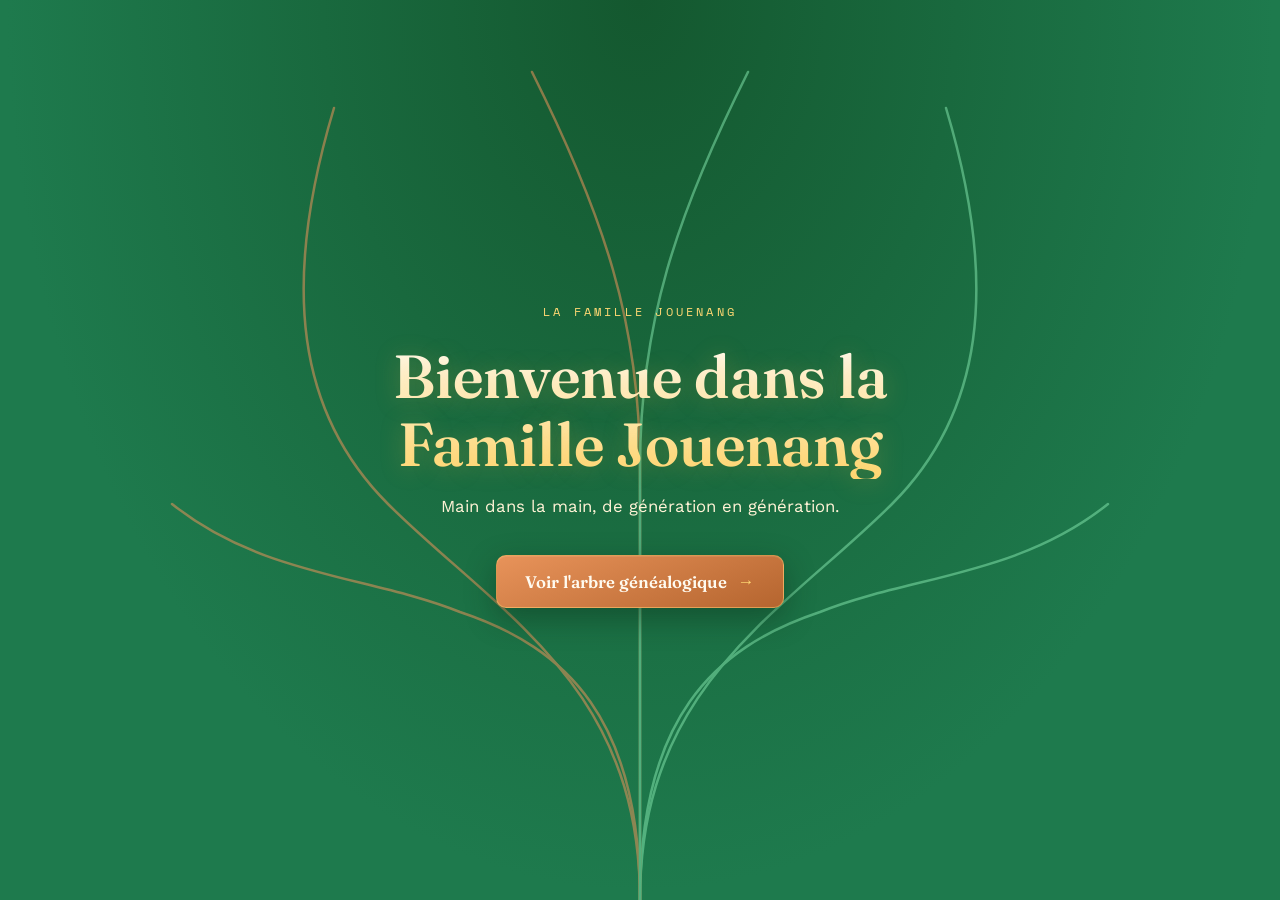
==== index.html @ 9401d01e "Add files via upload" ====
<!DOCTYPE html>
<html lang="fr">
<head>
<meta charset="UTF-8">
<meta name="viewport" content="width=device-width, initial-scale=1.0">
<title>La Famille Jouenang</title>
<meta name="description" content="Site de la famille Jouenang — arbre généalogique.">

<link rel="preconnect" href="https://fonts.googleapis.com">
<link rel="preconnect" href="https://fonts.gstatic.com" crossorigin>
<link href="https://fonts.googleapis.com/css2?family=Fraunces:opsz,wght@9..144,500;9..144,600;9..144,700&family=Work+Sans:wght@400;500;600&family=Space+Mono:wght@400;700&display=swap" rel="stylesheet">

<link rel="stylesheet" href="style.css">
</head>
<body>

<div id="app"></div>

<script src="data.js"></script>
<script src="app.js"></script>
</body>
</html>
---- style.css ----
/* ==========================================================
   FAILLE JOUENANG — styles
   Palette : forêt profonde, bois sculpté, or raphia, ivoire
   ========================================================== */

:root{
  --bg-deep:      #1E7A4D;
  --bg-deep-2:    #14582F;
  --ivory:        #FFFBF0;
  --parchment:    #FFF3D6;
  --parchment-2:  #F4E3B8;
  --gold:         #F4B942;
  --gold-light:   #FFD873;
  --wood:         #B5652F;
  --wood-light:   #E8935A;
  --sage:         #2E9B63;
  --sage-light:   #7FE0A8;
  --ink:          #16311F;
  --shadow:       rgba(9, 41, 23, 0.4);

  --font-display: "Fraunces", "Iowan Old Style", serif;
  --font-body:    "Work Sans", "Segoe UI", sans-serif;
  --font-label:   "Space Mono", monospace;
}

*{ box-sizing: border-box; }

html{ scroll-behavior: smooth; }

body{
  margin: 0;
  min-height: 100vh;
  background: radial-gradient(ellipse at top, var(--bg-deep-2), var(--bg-deep) 70%);
  color: var(--ivory);
  font-family: var(--font-body);
  -webkit-font-smoothing: antialiased;
}

a{ color: inherit; text-decoration: none; }

button{ font-family: inherit; }

:focus-visible{
  outline: 3px solid var(--gold-light);
  outline-offset: 3px;
  border-radius: 4px;
}

@media (prefers-reduced-motion: reduce){
  *{ animation-duration: 0.001ms !important; animation-iteration-count: 1 !important; transition-duration: 0.001ms !important; }
}

.hidden{ display: none !important; }

/* ---------------------------------------------------------
   Barre d'en-tête (pages arbre / personne)
   --------------------------------------------------------- */
.site-header{
  display: flex;
  align-items: center;
  justify-content: space-between;
  gap: 1rem;
  padding: 1.1rem 1.5rem;
  background: linear-gradient(180deg, rgba(20,88,47,0.96), rgba(20,88,47,0.86));
  border-bottom: 1px solid rgba(244,185,66,0.3);
  position: sticky;
  top: 0;
  z-index: 20;
  backdrop-filter: blur(6px);
}

.site-header .brand{
  font-family: var(--font-label);
  font-size: 0.72rem;
  letter-spacing: 0.16em;
  text-transform: uppercase;
  color: var(--gold-light);
}

.back-link{
  display: inline-flex;
  align-items: center;
  gap: 0.4rem;
  font-family: var(--font-label);
  font-size: 0.75rem;
  letter-spacing: 0.06em;
  text-transform: uppercase;
  color: var(--parchment);
  padding: 0.5rem 0.9rem;
  border: 1px solid rgba(255,243,214,0.35);
  border-radius: 999px;
  transition: border-color 0.2s ease, color 0.2s ease, transform 0.2s ease;
}
.back-link:hover{
  border-color: var(--gold-light);
  color: var(--gold-light);
  transform: translateX(-2px);
}

/* ---------------------------------------------------------
   PAGE D'ACCUEIL
   --------------------------------------------------------- */
.welcome{
  position: relative;
  min-height: 100vh;
  display: flex;
  align-items: center;
  justify-content: center;
  overflow: hidden;
  padding: 2rem 1.25rem;
  text-align: center;
}

.welcome-roots{
  position: absolute;
  inset: 0;
  width: 100%;
  height: 100%;
  opacity: 0.55;
  pointer-events: none;
}
.welcome-roots path{
  fill: none;
  stroke: var(--wood-light);
  stroke-width: 1.4;
  stroke-linecap: round;
  stroke-dasharray: 600;
  stroke-dashoffset: 600;
  animation: grow 3.4s ease-out forwards;
}
.welcome-roots path.sage{ stroke: var(--sage-light); }
.welcome-roots path:nth-child(2){ animation-delay: .15s; }
.welcome-roots path:nth-child(3){ animation-delay: .3s; }
.welcome-roots path:nth-child(4){ animation-delay: .45s; }
.welcome-roots path:nth-child(5){ animation-delay: .6s; }
.welcome-roots path:nth-child(6){ animation-delay: .75s; }

@keyframes grow{
  to{ stroke-dashoffset: 0; }
}

.welcome-content{
  position: relative;
  z-index: 2;
  max-width: 640px;
}

.welcome-eyebrow{
  display: inline-block;
  font-family: var(--font-label);
  font-size: 0.72rem;
  letter-spacing: 0.28em;
  text-transform: uppercase;
  color: var(--gold-light);
  margin-bottom: 1.4rem;
  opacity: 0;
  animation: fade-up 0.8s ease-out 0.3s forwards;
}

.welcome-title{
  font-family: var(--font-display);
  font-weight: 600;
  font-size: clamp(2.2rem, 6vw, 3.8rem);
  line-height: 1.12;
  margin: 0 0 1.1rem;
  background: linear-gradient(180deg, var(--ivory) 0%, var(--gold-light) 100%);
  -webkit-background-clip: text;
  background-clip: text;
  color: transparent;
  text-shadow: 0 2px 24px rgba(244,185,66,0.25);
  opacity: 0;
  animation: fade-up 0.9s ease-out 0.5s forwards;
}

.welcome-subtitle{
  font-size: 1.05rem;
  color: var(--parchment);
  margin: 0 0 2.4rem;
  opacity: 0;
  animation: fade-up 0.9s ease-out 0.7s forwards;
}

@keyframes fade-up{
  from{ opacity: 0; transform: translateY(14px); }
  to{ opacity: 1; transform: translateY(0); }
}

.plaque-link{
  display: inline-flex;
  align-items: center;
  gap: 0.65rem;
  padding: 0.95rem 1.8rem;
  background: linear-gradient(160deg, var(--wood-light), var(--wood));
  border: 1px solid rgba(255,216,115,0.4);
  border-radius: 10px;
  color: var(--ivory);
  font-family: var(--font-display);
  font-weight: 600;
  font-size: 1.05rem;
  box-shadow: 0 10px 30px var(--shadow), inset 0 1px 0 rgba(255,255,255,0.08);
  transition: transform 0.25s ease, box-shadow 0.25s ease, border-color 0.25s ease;
  opacity: 0;
  animation: fade-up 0.9s ease-out 0.9s forwards;
}
.plaque-link:hover{
  transform: translateY(-3px);
  box-shadow: 0 16px 38px var(--shadow), inset 0 1px 0 rgba(255,255,255,0.12);
  border-color: var(--gold-light);
}
.plaque-link .arrow{
  transition: transform 0.25s ease;
  color: var(--gold-light);
}
.plaque-link:hover .arrow{ transform: translateX(4px); }

/* ---------------------------------------------------------
   PAGE ARBRE / titre de section
   --------------------------------------------------------- */
.page-heading{
  text-align: center;
  padding: 3rem 1.25rem 1rem;
}
.page-eyebrow{
  font-family: var(--font-label);
  font-size: 0.72rem;
  letter-spacing: 0.24em;
  text-transform: uppercase;
  color: var(--sage-light);
  margin-bottom: 0.6rem;
}
.page-title{
  font-family: var(--font-display);
  font-weight: 600;
  font-size: clamp(1.7rem, 4.2vw, 2.6rem);
  color: var(--ivory);
  margin: 0;
}

.breadcrumb{
  display: flex;
  flex-wrap: wrap;
  justify-content: center;
  gap: 0.4rem;
  font-family: var(--font-label);
  font-size: 0.78rem;
  color: var(--parchment-2);
  padding: 0 1.25rem 0.5rem;
}
.breadcrumb a{
  color: var(--gold-light);
  border-bottom: 1px dotted rgba(255,216,115,0.5);
}
.breadcrumb a:hover{ color: var(--ivory); }
.breadcrumb .sep{ opacity: 0.5; }
.breadcrumb .current{ color: var(--ivory); }

/* ---------------------------------------------------------
   ARBRE (structure en liste imbriquée)
   --------------------------------------------------------- */
.tree-scroll{
  overflow-x: auto;
  padding: 1rem 1.25rem 4rem;
  -webkit-overflow-scrolling: touch;
}

.scroll-hint{
  display: none;
  text-align: center;
  font-family: var(--font-label);
  font-size: 0.7rem;
  letter-spacing: 0.1em;
  text-transform: uppercase;
  color: var(--sage-light);
  padding-bottom: 1rem;
}

.tree, .tree ul{
  display: flex;
  list-style: none;
  margin: 0;
  padding: 0;
}
.tree{
  justify-content: center;
  min-width: max-content;
}
.tree ul.row{
  justify-content: center;
  gap: 0.5rem;
}
.tree li{
  display: flex;
  flex-direction: column;
  align-items: center;
}
.tree ul.row > li{
  flex: 1 1 0;
  min-width: 108px;
  display: flex;
  align-items: flex-start;
  justify-content: center;
}
.tree ul.row > li > .node-col{
  display: flex;
  flex-direction: column;
  align-items: center;
  width: 100%;
}

.branch{
  display: flex;
  flex-direction: column;
  align-items: stretch;
  width: 100%;
}
.connector{
  display: block;
  width: 100%;
  height: 40px;
  color: var(--wood-light);
  overflow: visible;
}
.connector.unions-connector{ color: var(--gold); }

/* ---------------------------------------------------------
   CARTES / NŒUDS
   --------------------------------------------------------- */
.node-link{
  display: flex;
  flex-direction: column;
  align-items: center;
  gap: 0.5rem;
  padding: 0.6rem 0.5rem 0.9rem;
  border-radius: 14px;
  transition: transform 0.22s ease, background 0.22s ease;
}
.node-link:hover, .node-link:focus-visible{
  background: rgba(255,243,214,0.06);
  transform: translateY(-3px);
}

.avatar{
  position: relative;
  display: flex;
  align-items: center;
  justify-content: center;
  width: 78px;
  height: 78px;
  border-radius: 50%;
  overflow: hidden;
  background: var(--bg-deep-2);
  box-shadow: 0 6px 18px var(--shadow);
}
.avatar img{
  width: 100%;
  height: 100%;
  object-fit: cover;
}
.avatar-fallback{
  width: 100%;
  height: 100%;
  display: flex;
  align-items: center;
  justify-content: center;
  font-family: var(--font-display);
  font-weight: 600;
  font-size: 1.4rem;
  color: var(--ink);
  background: var(--avatar-color, var(--gold));
}

.node.ancestor .avatar{
  width: 108px;
  height: 108px;
  border: 3px solid var(--gold);
  box-shadow: 0 0 0 5px rgba(244,185,66,0.16), 0 10px 26px var(--shadow);
}
.node.spouse .avatar{
  width: 88px;
  height: 88px;
  border: 3px solid var(--sage-light);
}
.node.child .avatar{
  width: 72px;
  height: 72px;
  border: 2px solid var(--wood-light);
}
.node.focus .avatar{
  border-color: var(--gold-light);
  box-shadow: 0 0 0 6px rgba(255,216,115,0.22), 0 10px 26px var(--shadow);
}

.node-role{
  font-family: var(--font-label);
  font-size: 0.62rem;
  letter-spacing: 0.14em;
  text-transform: uppercase;
  color: var(--sage-light);
}
.node.ancestor .node-role{ color: var(--gold-light); }

.node-name{
  font-family: var(--font-display);
  font-weight: 600;
  font-size: 0.98rem;
  color: var(--ivory);
  text-align: center;
  line-height: 1.2;
}
.node.ancestor .node-name{ font-size: 1.2rem; }

.more-badge{
  display: inline-flex;
  align-items: center;
  justify-content: center;
  width: 16px;
  height: 16px;
  margin-left: 0.3rem;
  border-radius: 50%;
  background: var(--gold);
  color: var(--ink);
  font-family: var(--font-body);
  font-size: 0.65rem;
  font-weight: 700;
  line-height: 1;
  vertical-align: middle;
  transform: translateY(-1px);
}

/* ---------------------------------------------------------
   PAGE PERSONNE — sous-arbre / message vide
   --------------------------------------------------------- */
.focus-wrap{
  display: flex;
  justify-content: center;
  padding: 1.5rem 1.25rem 0;
}

.empty-branch{
  max-width: 420px;
  margin: 2.5rem auto 4rem;
  text-align: center;
  padding: 1.6rem 1.4rem;
  border: 1px dashed rgba(255,243,214,0.3);
  border-radius: 14px;
  color: var(--parchment-2);
  font-size: 0.92rem;
}
.empty-branch strong{ color: var(--gold-light); }

/* ---------------------------------------------------------
   Pied de page
   --------------------------------------------------------- */
.site-footer{
  text-align: center;
  padding: 2rem 1.25rem 3rem;
  font-family: var(--font-label);
  font-size: 0.68rem;
  letter-spacing: 0.08em;
  color: rgba(255,243,214,0.45);
}

/* ---------------------------------------------------------
   Responsive
   --------------------------------------------------------- */
@media (max-width: 720px){
  .scroll-hint{ display: block; }
  .tree ul.row > li{ min-width: 92px; }
  .avatar{ width: 64px; height: 64px; }
  .node.ancestor .avatar{ width: 92px; height: 92px; }
  .node.spouse .avatar{ width: 76px; height: 76px; }
}
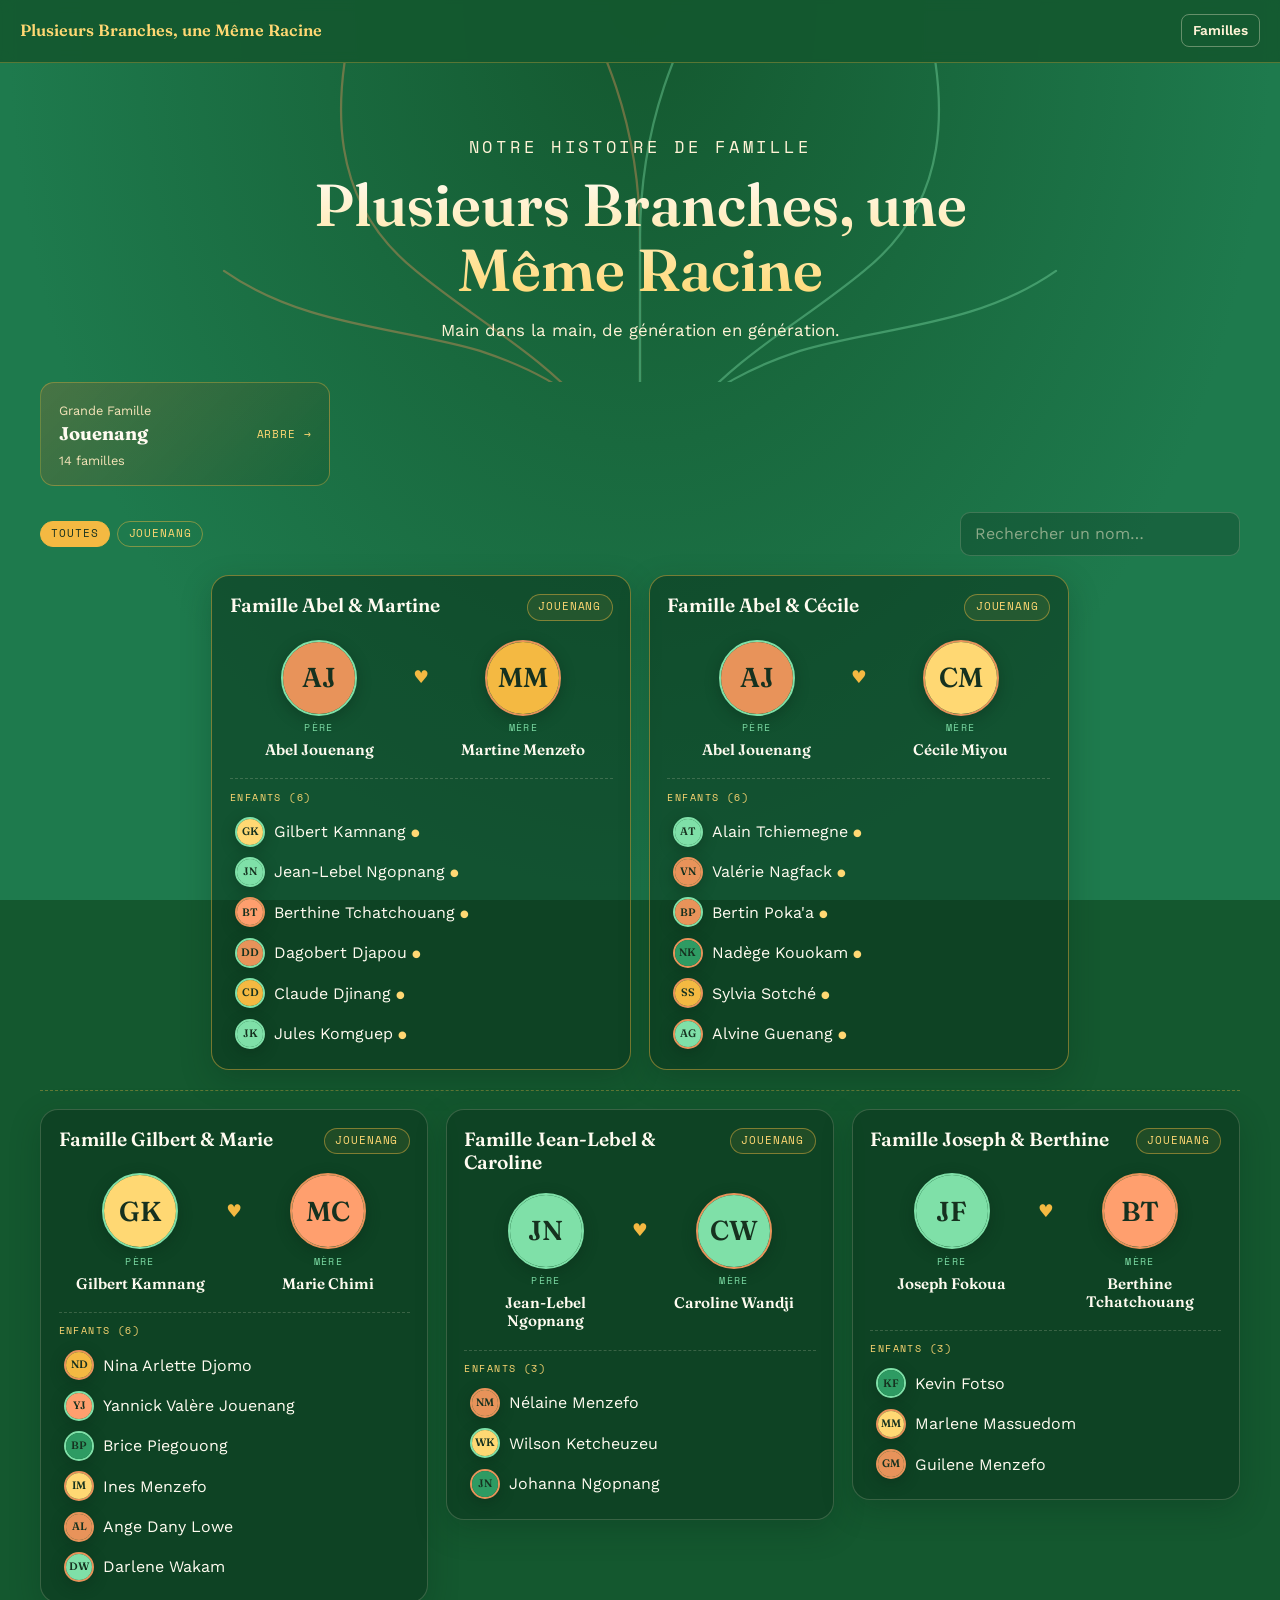
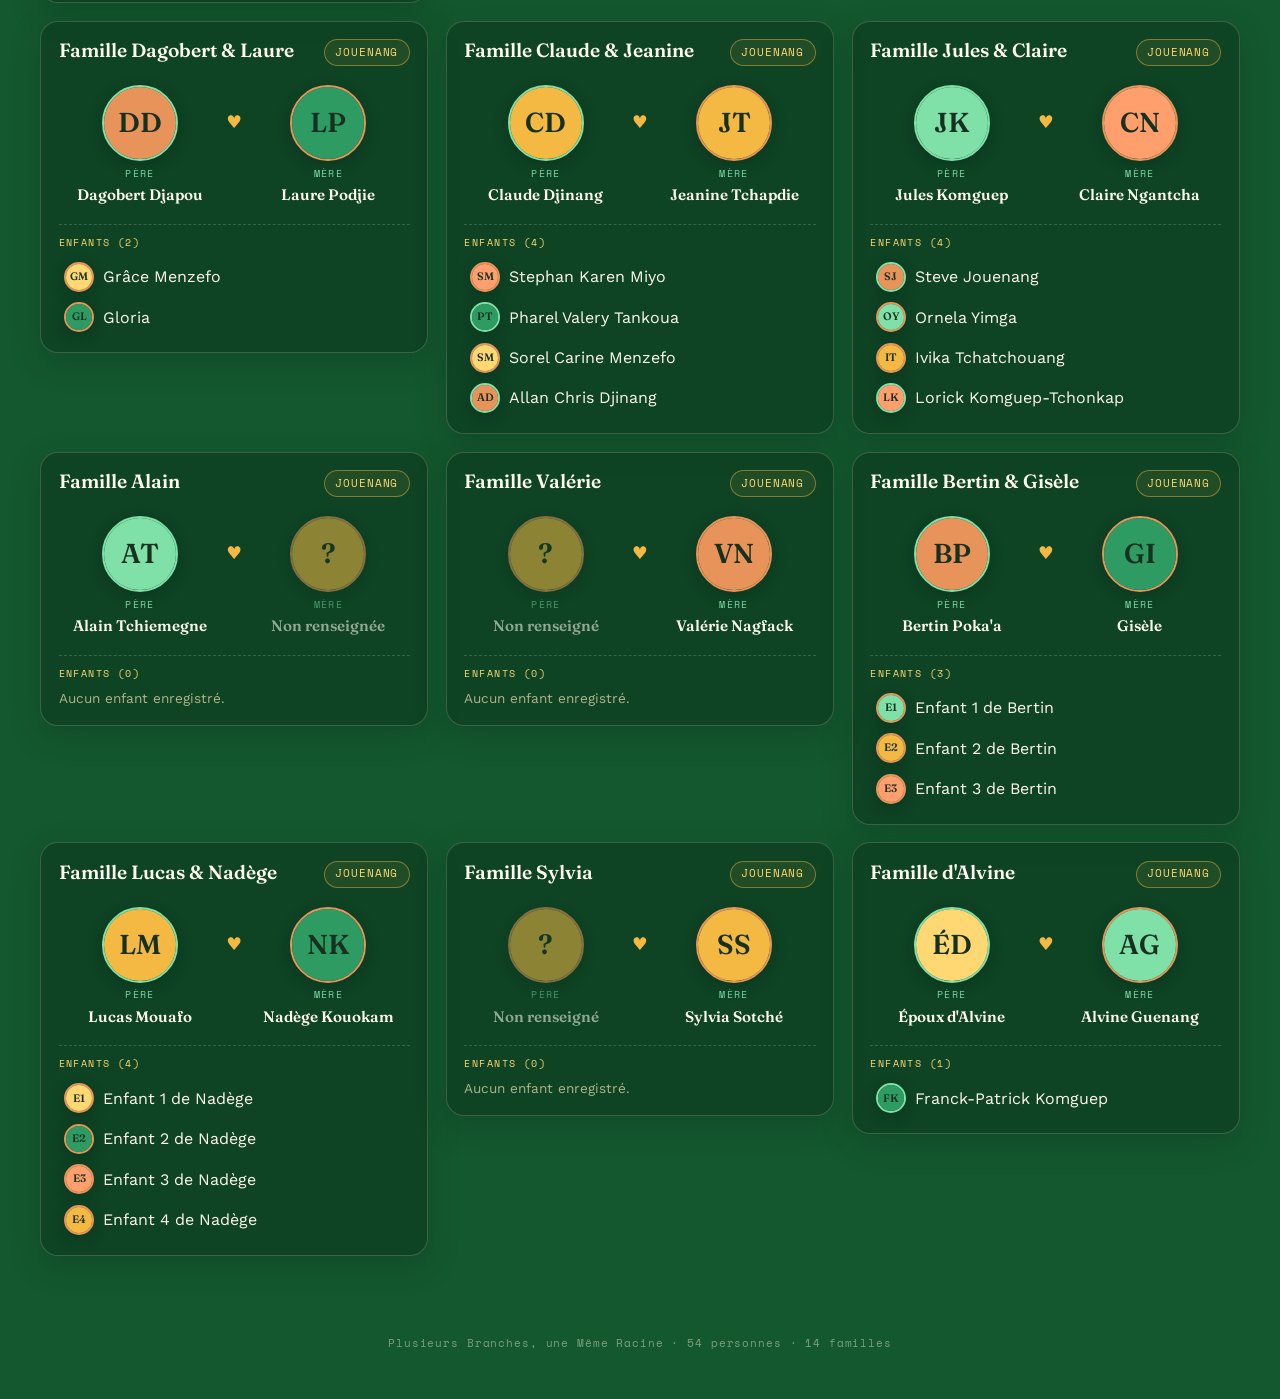
==== commit 0f35e769: "Add files via upload" ====
--- a/index.html
+++ b/index.html
@@ -3,20 +3,1000 @@
 <head>
 <meta charset="UTF-8">
 <meta name="viewport" content="width=device-width, initial-scale=1.0">
-<title>La Famille Jouenang</title>
-<meta name="description" content="Site de la famille Jouenang — arbre généalogique.">
-
+<title>Plusieurs Branches, une Même Racine</title>
+<meta name="description" content="Site familial — familles, fiches et arbres généalogiques.">
 <link rel="preconnect" href="https://fonts.googleapis.com">
 <link rel="preconnect" href="https://fonts.gstatic.com" crossorigin>
 <link href="https://fonts.googleapis.com/css2?family=Fraunces:opsz,wght@9..144,500;9..144,600;9..144,700&family=Work+Sans:wght@400;500;600&family=Space+Mono:wght@400;700&display=swap" rel="stylesheet">
-
-<link rel="stylesheet" href="style.css">
+<style>
+:root{
+  --bg-deep:#1E7A4D; --bg-deep-2:#14582F; --bg-card:rgba(10,52,28,0.55);
+  --ivory:#FFFBF0; --parchment:#FFF3D6; --parchment-2:#F4E3B8;
+  --gold:#F4B942; --gold-light:#FFD873; --wood:#B5652F; --wood-light:#E8935A;
+  --sage:#2E9B63; --sage-light:#7FE0A8; --ink:#16311F; --danger:#FF8A7A;
+  --shadow:rgba(9,41,23,0.4); --line:rgba(255,243,214,0.18);
+  --font-display:"Fraunces","Iowan Old Style",Georgia,serif;
+  --font-body:"Work Sans","Segoe UI",system-ui,sans-serif;
+  --font-label:"Space Mono",ui-monospace,monospace;
+}
+*{box-sizing:border-box}
+html{scroll-behavior:smooth}
+body{margin:0;min-height:100vh;background:radial-gradient(ellipse at top,var(--bg-deep-2),var(--bg-deep) 70%) fixed;background-color:var(--bg-deep-2);color:var(--ivory);font-family:var(--font-body);-webkit-font-smoothing:antialiased;line-height:1.45}
+a{color:inherit;text-decoration:none}
+button,input,select,textarea{font:inherit}
+:focus-visible{outline:3px solid var(--gold-light);outline-offset:3px;border-radius:4px}
+@media (prefers-reduced-motion:reduce){*{animation-duration:.001ms!important;transition-duration:.001ms!important}}
+.hidden{display:none!important}
+
+/* avatars */
+.avatar{position:relative;display:inline-flex;align-items:center;justify-content:center;flex:none;width:var(--sz,64px);height:var(--sz,64px);border-radius:50%;overflow:hidden;background:var(--bg-deep-2);box-shadow:0 4px 14px var(--shadow);border:2px solid var(--ring,var(--wood-light))}
+.avatar img{width:100%;height:100%;object-fit:cover;display:block}
+.avatar .ini{width:100%;height:100%;display:flex;align-items:center;justify-content:center;font-family:var(--font-display);font-weight:600;font-size:calc(var(--sz,64px) * .36);color:var(--ink);background:var(--avatar-color,var(--gold))}
+.avatar.m{--ring:var(--sage-light)} .avatar.f{--ring:var(--wood-light)}
+
+.eyebrow{font-family:var(--font-label);font-size:.72rem;letter-spacing:.22em;text-transform:uppercase;color:var(--sage-light)}
+.chip{display:inline-flex;align-items:center;gap:.35rem;font-family:var(--font-label);font-size:.68rem;letter-spacing:.08em;text-transform:uppercase;padding:.28rem .65rem;border-radius:999px;border:1px solid rgba(244,185,66,.45);color:var(--gold-light);background:rgba(244,185,66,.08);white-space:nowrap}
+a.chip:hover{background:rgba(244,185,66,.2)}
+.btn{display:inline-flex;align-items:center;justify-content:center;gap:.45rem;padding:.6rem 1.1rem;border-radius:10px;border:1px solid rgba(255,216,115,.4);background:linear-gradient(160deg,var(--wood-light),var(--wood));color:var(--ivory);font-weight:600;cursor:pointer;box-shadow:0 6px 18px var(--shadow);transition:transform .2s,border-color .2s}
+.btn:hover{transform:translateY(-2px);border-color:var(--gold-light)}
+.btn.ghost{background:transparent;box-shadow:none;border-color:rgba(255,243,214,.35);color:var(--parchment)}
+.btn.ghost:hover{border-color:var(--gold-light);color:var(--gold-light)}
+.btn.small{padding:.35rem .7rem;font-size:.85rem;border-radius:8px}
+.btn.danger{background:transparent;border-color:rgba(255,138,122,.5);color:var(--danger);box-shadow:none}
+.badge-deduit{font-family:var(--font-label);font-size:.58rem;letter-spacing:.08em;text-transform:uppercase;padding:.08rem .38rem;border-radius:4px;background:rgba(127,224,168,.14);color:var(--sage-light);margin-left:.3rem;vertical-align:middle}
+
+
+/* ---------- En-tête ---------- */
+.site-header{display:flex;align-items:center;justify-content:space-between;gap:1rem;padding:.9rem 1.25rem;background:rgba(20,88,47,.92);border-bottom:1px solid rgba(244,185,66,.3);position:sticky;top:0;z-index:30;backdrop-filter:blur(6px)}
+.site-header .brand{font-family:var(--font-display);font-weight:600;font-size:1.02rem;color:var(--gold-light)}
+.site-header nav{display:flex;gap:.5rem;flex-wrap:wrap}
+.preview-bar{background:var(--gold);color:var(--ink);text-align:center;font-family:var(--font-label);font-size:.75rem;padding:.4rem 1rem}
+
+/* ---------- Accueil ---------- */
+.hero{position:relative;overflow:hidden;text-align:center;padding:4.5rem 1.25rem 2.5rem}
+.hero svg{position:absolute;inset:0;width:100%;height:100%;opacity:.4;pointer-events:none}
+.hero svg path{fill:none;stroke:var(--wood-light);stroke-width:1.4;stroke-linecap:round;stroke-dasharray:700;stroke-dashoffset:700;animation:grow 3.2s ease-out forwards}
+.hero svg path.sage{stroke:var(--sage-light)}
+@keyframes grow{to{stroke-dashoffset:0}}
+.hero-inner{position:relative;max-width:760px;margin:0 auto}
+.hero h1{font-family:var(--font-display);font-weight:600;font-size:clamp(2.1rem,6vw,3.7rem);line-height:1.1;margin:.8rem 0 1rem;background:linear-gradient(180deg,var(--ivory),var(--gold-light));-webkit-background-clip:text;background-clip:text;color:transparent}
+.hero p{color:var(--parchment);font-size:1.05rem;margin:0}
+
+.toolbar{max-width:1240px;margin:0 auto;padding:0 1.25rem 1.2rem;display:flex;flex-wrap:wrap;gap:.8rem;align-items:center;justify-content:space-between}
+.filters{display:flex;flex-wrap:wrap;gap:.45rem}
+.filters button{cursor:pointer;background:transparent}
+.filters button.on{background:var(--gold);color:var(--ink);border-color:var(--gold)}
+.search{flex:0 1 280px;min-width:0;padding:.6rem .9rem;border-radius:10px;border:1px solid var(--line);background:rgba(0,0,0,.18);color:var(--ivory)}
+.search::placeholder{color:rgba(255,243,214,.5)}
+
+.gf-strip{max-width:1240px;margin:0 auto 1.6rem;padding:0 1.25rem;display:grid;grid-template-columns:repeat(auto-fill,minmax(260px,1fr));gap:.8rem}
+.gf-card{display:flex;align-items:center;justify-content:space-between;gap:.8rem;padding:.9rem 1.1rem;border-radius:14px;border:1px solid rgba(244,185,66,.35);background:linear-gradient(135deg,rgba(181,101,47,.28),rgba(20,88,47,.4));transition:transform .2s}
+.gf-card:hover{transform:translateY(-2px);border-color:var(--gold-light)}
+.gf-card strong{font-family:var(--font-display);font-size:1.15rem;display:block}
+.gf-card small{color:var(--parchment-2);font-size:.8rem}
+.gf-card .go{font-family:var(--font-label);font-size:.7rem;color:var(--gold-light);text-transform:uppercase;letter-spacing:.08em;white-space:nowrap}
+
+.grid{max-width:1240px;margin:0 auto;padding:0 1.25rem 3rem}
+.grid-row{display:grid;grid-template-columns:repeat(auto-fill,minmax(290px,1fr));gap:1.1rem;align-items:start}
+.grid-row.roots{grid-template-columns:repeat(2,minmax(0,420px));justify-content:center;margin-bottom:1.1rem;padding-bottom:1.3rem;border-bottom:1px dashed rgba(244,185,66,.35)}
+.grid-row.roots .fcard{border-color:rgba(244,185,66,.45)}
+@media (max-width:700px){.grid-row.roots{grid-template-columns:1fr}}
+.fcard{background:var(--bg-card);border:1px solid var(--line);border-radius:18px;padding:1.1rem 1.1rem 1rem;box-shadow:0 10px 30px rgba(9,41,23,.25);display:flex;flex-direction:column;gap:.9rem;aspect-ratio:auto}
+.fcard-head{display:flex;justify-content:space-between;align-items:flex-start;gap:.6rem}
+.fcard-head h2{font-family:var(--font-display);font-weight:600;font-size:1.2rem;margin:0;line-height:1.2}
+.fcard-head h2 a:hover{color:var(--gold-light)}
+.couple{display:grid;grid-template-columns:1fr auto 1fr;align-items:start;gap:.3rem}
+.couple .heart{color:var(--gold);font-size:1.1rem;margin-top:30px}
+.parent{display:flex;flex-direction:column;align-items:center;text-align:center;gap:.35rem;padding:.3rem;border-radius:12px;transition:background .2s}
+a.parent:hover{background:rgba(255,243,214,.07)}
+.parent .role{font-family:var(--font-label);font-size:.6rem;letter-spacing:.14em;text-transform:uppercase;color:var(--sage-light)}
+.parent .name{font-family:var(--font-display);font-weight:600;font-size:.95rem;line-height:1.2}
+.parent.unknown{opacity:.55}
+.kids{border-top:1px dashed var(--line);padding-top:.7rem}
+.kids h3{margin:0 0 .45rem;font-family:var(--font-label);font-size:.64rem;letter-spacing:.14em;text-transform:uppercase;color:var(--gold-light);font-weight:400}
+.kids ul{list-style:none;margin:0;padding:0;display:flex;flex-direction:column;gap:.15rem}
+.kids li a{display:flex;align-items:center;gap:.55rem;padding:.25rem .35rem;border-radius:8px}
+.kids li a:hover{background:rgba(255,243,214,.07)}
+.kids li .yr{margin-left:auto;font-family:var(--font-label);font-size:.68rem;color:var(--parchment-2);opacity:.75}
+.kids li .plus{font-size:.7rem;color:var(--gold-light)}
+.kids .none{font-size:.85rem;color:var(--parchment-2);opacity:.7;margin:0}
+.empty{max-width:520px;margin:2rem auto 4rem;text-align:center;padding:1.6rem;border:1px dashed rgba(255,243,214,.3);border-radius:14px;color:var(--parchment-2)}
+.empty strong{color:var(--gold-light)}
+
+/* ---------- Titres de page ---------- */
+.page-head{text-align:center;padding:2.6rem 1.25rem 1.2rem}
+.page-head h1{font-family:var(--font-display);font-weight:600;font-size:clamp(1.7rem,4.2vw,2.6rem);margin:.4rem 0 .4rem}
+.page-head p{margin:0;color:var(--parchment-2)}
+.page-head .actions{margin-top:1rem;display:flex;gap:.5rem;justify-content:center;flex-wrap:wrap}
+
+/* ---------- Fiche personne ---------- */
+.person{max-width:1000px;margin:0 auto;padding:2rem 1.25rem 3rem;display:grid;grid-template-columns:300px 1fr;gap:1.5rem;align-items:start}
+.idcard{background:var(--bg-card);border:1px solid var(--line);border-radius:18px;padding:1.6rem 1.3rem;text-align:center;position:sticky;top:80px}
+.idcard h1{font-family:var(--font-display);font-weight:600;font-size:1.6rem;margin:.9rem 0 .2rem;line-height:1.15}
+.idcard dl{text-align:left;margin:1.2rem 0 0;display:grid;grid-template-columns:auto 1fr;gap:.45rem .8rem;font-size:.92rem}
+.idcard dt{font-family:var(--font-label);font-size:.64rem;letter-spacing:.12em;text-transform:uppercase;color:var(--sage-light);padding-top:.2rem}
+.idcard dd{margin:0}
+.idcard dd a{color:var(--gold-light);border-bottom:1px dotted rgba(255,216,115,.5)}
+.rels{display:flex;flex-direction:column;gap:1rem}
+.relgroup{background:var(--bg-card);border:1px solid var(--line);border-radius:16px;padding:1rem 1.1rem}
+.relgroup h2{margin:0 0 .7rem;font-family:var(--font-label);font-weight:400;font-size:.7rem;letter-spacing:.16em;text-transform:uppercase;color:var(--gold-light)}
+.relgroup ul{list-style:none;margin:0;padding:0;display:grid;grid-template-columns:repeat(auto-fill,minmax(210px,1fr));gap:.4rem}
+.relgroup a{display:flex;align-items:center;gap:.6rem;padding:.35rem .45rem;border-radius:10px}
+.relgroup a:hover{background:rgba(255,243,214,.07)}
+.relgroup .who{display:flex;flex-direction:column;min-width:0}
+.relgroup .who b{font-weight:600;font-size:.93rem;overflow:hidden;text-overflow:ellipsis}
+.relgroup .who span{font-size:.78rem;color:var(--sage-light)}
+.legend{font-size:.8rem;color:var(--parchment-2);opacity:.8;margin:0}
+
+/* ---------- Page famille ---------- */
+.family-page{max-width:900px;margin:0 auto;padding:0 1.25rem 3rem}
+.family-page .couple{max-width:520px;margin:0 auto 1.5rem}
+.kid-grid{display:grid;grid-template-columns:repeat(auto-fill,minmax(150px,1fr));gap:.8rem}
+.kid-grid a{display:flex;flex-direction:column;align-items:center;text-align:center;gap:.4rem;padding:.9rem .5rem;border-radius:14px;background:var(--bg-card);border:1px solid var(--line)}
+.kid-grid a:hover{border-color:var(--gold-light)}
+.kid-grid b{font-family:var(--font-display);font-weight:600;font-size:.95rem;line-height:1.2}
+.kid-grid small{font-size:.75rem;color:var(--parchment-2)}
+.section-title{font-family:var(--font-label);font-size:.7rem;letter-spacing:.16em;text-transform:uppercase;color:var(--gold-light);margin:0 0 .8rem;text-align:center}
+
+/* ---------- Arbre ---------- */
+.tree-tools{display:flex;justify-content:center;gap:.4rem;padding:0 1.25rem .8rem;flex-wrap:wrap}
+.tree-wrap{overflow:auto;padding:1rem 1.25rem 3rem;-webkit-overflow-scrolling:touch}
+.tree{display:flex;justify-content:center;min-width:max-content;margin:0 auto}
+.tree ul{position:relative;display:flex;justify-content:center;margin:0;padding:22px 0 0}
+.tree>ul{padding-top:0}
+.tree li{position:relative;list-style:none;display:flex;flex-direction:column;align-items:center;padding:22px 5px 0}
+.tree>ul>li{padding-top:0}
+.tree li::before,.tree li::after{content:"";position:absolute;top:0;right:50%;width:50%;height:22px;border-top:2px solid var(--wood-light)}
+.tree li::after{right:auto;left:50%;border-left:2px solid var(--wood-light)}
+.tree li:only-child::before,.tree li:only-child::after{display:none}
+.tree li:only-child{padding-top:22px}
+.tree>ul>li:only-child{padding-top:0}
+.tree li:only-child>.tnode::before{content:"";position:absolute;top:-22px;left:50%;height:22px;border-left:2px solid var(--wood-light)}
+.tree>ul>li>.tnode::before{display:none}
+.tree li:first-child::before,.tree li:last-child::after{border:0 none}
+.tree li:last-child::before{border-right:2px solid var(--wood-light);border-radius:0 8px 0 0}
+.tree li:first-child::after{border-radius:8px 0 0 0}
+.tree ul ul::before{content:"";position:absolute;top:0;left:50%;height:22px;border-left:2px solid var(--wood-light)}
+.tree ul.unions>li::before,.tree ul.unions>li::after,.tree ul.unions::before{border-color:var(--gold)}
+.tnode{position:relative;display:inline-flex;align-items:flex-start;gap:.2rem;padding:.45rem .5rem;border-radius:14px;background:rgba(10,52,28,.6);border:1px solid var(--line)}
+.tnode .heart{color:var(--gold);align-self:center;font-size:.85rem;padding:0 .1rem}
+.tperson{display:flex;flex-direction:column;align-items:center;gap:.25rem;width:96px;padding:.2rem;border-radius:10px;text-align:center}
+.tperson:hover{background:rgba(255,243,214,.08)}
+.tperson b{font-family:var(--font-display);font-weight:600;font-size:.8rem;line-height:1.15}
+.tperson small{font-family:var(--font-label);font-size:.6rem;color:var(--parchment-2);opacity:.8}
+.tperson.focus{background:rgba(255,216,115,.18);box-shadow:0 0 0 2px var(--gold-light)}
+.tperson.unknown{opacity:.5}
+.toggle{position:absolute;bottom:-11px;left:50%;transform:translateX(-50%);width:22px;height:22px;border-radius:50%;border:1px solid var(--gold);background:var(--bg-deep-2);color:var(--gold-light);font-size:.8rem;line-height:1;cursor:pointer;z-index:2;padding:0}
+li.collapsed>ul{display:none}
+.union-label{font-family:var(--font-label);font-size:.55rem;letter-spacing:.1em;text-transform:uppercase;color:var(--gold-light);display:block;margin-bottom:.1rem}
+
+.site-footer{text-align:center;padding:2rem 1.25rem 3rem;font-family:var(--font-label);font-size:.68rem;letter-spacing:.08em;color:rgba(255,243,214,.45)}
+.site-footer a{border-bottom:1px dotted}
+
+.loadbox{max-width:560px;margin:5rem auto;padding:2rem;text-align:center;background:var(--bg-card);border:1px solid var(--line);border-radius:18px}
+.loadbox h1{font-family:var(--font-display);font-weight:600}
+.loadbox code{background:rgba(0,0,0,.25);padding:.1rem .35rem;border-radius:4px}
+
+@media (max-width:760px){
+  .person{grid-template-columns:1fr}
+  .idcard{position:static}
+  .site-header .brand{font-size:.9rem}
+  .toolbar{flex-direction:column;align-items:stretch}
+  .search{flex:1 1 auto}
+}
+</style>
 </head>
 <body>
-
-<div id="app"></div>
-
-<script src="data.js"></script>
-<script src="app.js"></script>
+<div id="app"><div class="loadbox"><p class="eyebrow">Chargement…</p></div></div>
+
+<script>
+/* ==========================================================
+   MOTEUR DE PARENTÉ — partagé par index.html et admin.html
+   ----------------------------------------------------------
+   Toutes les relations sont ramenées à un "chemin" (u, d) :
+   depuis X, monter de u générations jusqu'à un ancêtre commun,
+   puis descendre de d générations pour atteindre Y.
+     (1,0) parent        (0,1) enfant        (1,1) frère/sœur
+     (2,0) grand-parent  (0,2) petit-enfant  (2,1) oncle/tante
+     (1,2) neveu/nièce   (2,2) cousin(e)     etc.
+   Les déductions composent ces chemins selon des règles sûres
+   (voir composer()). La belle-famille est ensuite calculée à
+   partir des conjoints.
+   ========================================================== */
+var Genea = (function(){
+
+  // "A est <type> de B"  →  chemin de B vers A
+  var REL_TYPES = {
+    "parent":               { label: "Père / Mère",                 u: 1, d: 0 },
+    "enfant":               { label: "Fils / Fille",                u: 0, d: 1 },
+    "fratrie":              { label: "Frère / Sœur",                u: 1, d: 1, sib: true },
+    "grand-parent":         { label: "Grand-père / Grand-mère",     u: 2, d: 0 },
+    "petit-enfant":         { label: "Petit-fils / Petite-fille",   u: 0, d: 2 },
+    "oncle":                { label: "Oncle / Tante",               u: 2, d: 1 },
+    "neveu":                { label: "Neveu / Nièce",               u: 1, d: 2 },
+    "cousin":               { label: "Cousin / Cousine",            u: 2, d: 2 },
+    "grand-oncle":          { label: "Grand-oncle / Grand-tante",   u: 3, d: 1 },
+    "petit-neveu":          { label: "Petit-neveu / Petite-nièce",  u: 1, d: 3 },
+    "arriere-grand-parent": { label: "Arrière-grand-parent",        u: 3, d: 0 },
+    "arriere-petit-enfant": { label: "Arrière-petit-enfant",        u: 0, d: 3 },
+    "conjoint":             { label: "Mari / Épouse",               spouse: true },
+    "beau-frere":           { label: "Beau-frère / Belle-sœur",     direct: ["Beau-frère","Belle-sœur"], inverse: "beau-frere" },
+    "beau-parent":          { label: "Beau-père / Belle-mère",      direct: ["Beau-père","Belle-mère"], inverse: "gendre" },
+    "gendre":               { label: "Gendre / Belle-fille",        direct: ["Gendre","Belle-fille"], inverse: "beau-parent" }
+  };
+
+  var MAX_GEN = 6;
+  var MOIS = ["janvier","février","mars","avril","mai","juin","juillet","août","septembre","octobre","novembre","décembre"];
+
+  function g(sex, m, f){
+    if(sex === "M") return m;
+    if(sex === "F") return f;
+    return m + " / " + f;
+  }
+  function arr(k){ var s = ""; for(var i = 0; i < k; i++) s += "arrière-"; return s; }
+  function cap(s){ return s.charAt(0).toUpperCase() + s.slice(1); }
+
+  // Libellé de Y vu depuis X (chemin u,d), selon le sexe de Y
+  function bloodLabel(u, d, sex, demi){
+    var s;
+    if(d === 0){
+      if(u === 1) s = g(sex, "père", "mère");
+      else if(u === 2) s = g(sex, "grand-père", "grand-mère");
+      else s = arr(u - 2) + g(sex, "grand-père", "grand-mère");
+    }else if(u === 0){
+      if(d === 1) s = g(sex, "fils", "fille");
+      else if(d === 2) s = g(sex, "petit-fils", "petite-fille");
+      else s = arr(d - 2) + g(sex, "petit-fils", "petite-fille");
+    }else if(u === 1 && d === 1){
+      s = (demi ? "demi-" : "") + g(sex, "frère", "sœur");
+    }else if(d === 1){
+      if(u === 2) s = g(sex, "oncle", "tante");
+      else if(u === 3) s = g(sex, "grand-oncle", "grand-tante");
+      else s = arr(u - 3) + g(sex, "grand-oncle", "grand-tante");
+    }else if(u === 1){
+      if(d === 2) s = g(sex, "neveu", "nièce");
+      else if(d === 3) s = g(sex, "petit-neveu", "petite-nièce");
+      else s = arr(d - 3) + g(sex, "petit-neveu", "petite-nièce");
+    }else if(u === d){
+      if(u === 2) s = g(sex, "cousin germain", "cousine germaine");
+      else if(u === 3) s = g(sex, "cousin issu de germain", "cousine issue de germain");
+      else s = g(sex, "cousin", "cousine") + " au " + (u - 1) + "e degré";
+    }else if(u - d === 1){
+      s = g(sex, "oncle", "tante") + " à la mode de Bretagne";
+    }else if(d - u === 1){
+      s = g(sex, "neveu", "nièce") + " à la mode de Bretagne";
+    }else{
+      s = g(sex, "cousin éloigné", "cousine éloignée");
+    }
+    return cap(s);
+  }
+
+  function category(u, d){
+    if(d === 0) return u === 1 ? "parents" : "ancetres";
+    if(u === 0) return d === 1 ? "enfants" : "descendants";
+    if(u === 1 && d === 1) return "fratrie";
+    if(d === 1) return "oncles";
+    if(u === 1) return "neveux";
+    return "cousins";
+  }
+
+  var CATEGORIES = [
+    ["parents", "Parents"], ["conjoints", "Conjoint(s)"], ["fratrie", "Frères & sœurs"],
+    ["enfants", "Enfants"], ["ancetres", "Grands-parents & aïeux"], ["descendants", "Petits-enfants & descendance"],
+    ["oncles", "Oncles & tantes"], ["neveux", "Neveux & nièces"], ["cousins", "Cousins & cousines"],
+    ["alliance", "Belle-famille"]
+  ];
+
+  function slug(str){
+    return String(str || "").normalize("NFD").replace(/[̀-ͯ]/g, "")
+      .toLowerCase().replace(/[^a-z0-9]+/g, "-").replace(/^-+|-+$/g, "") || "x";
+  }
+
+  function fullName(p){
+    if(!p) return "?";
+    return [p.prenom, p.nom].filter(Boolean).join(" ") || "(sans nom)";
+  }
+
+  function birthText(p){
+    if(!p || !p.anneeNaissance) return "";
+    var m = p.moisNaissance ? MOIS[p.moisNaissance - 1] + " " : "";
+    return m + p.anneeNaissance;
+  }
+
+  /* ------------------------------------------------------
+     Construction du modèle
+     ------------------------------------------------------ */
+  function build(data){
+    data = data || {};
+    var personnes = data.personnes || [];
+    var familles = data.familles || [];
+    var grandes = data.grandesFamilles || [];
+    var relations = data.relations || [];
+
+    var P = {}, F = {}, GF = {};
+    personnes.forEach(function(p){ P[p.id] = p; });
+    familles.forEach(function(f){ F[f.id] = f; });
+    grandes.forEach(function(gf){ GF[gf.id] = gf; });
+
+    var parentsOf = {}, childrenOf = {}, spousesOf = {}, adj = {};
+    personnes.forEach(function(p){ parentsOf[p.id] = []; childrenOf[p.id] = []; spousesOf[p.id] = []; adj[p.id] = []; });
+
+    function pushUniq(arr, v){ if(arr.indexOf(v) < 0) arr.push(v); }
+    function addParent(child, parent){
+      if(!P[child] || !P[parent] || child === parent) return;
+      pushUniq(parentsOf[child], parent);
+      pushUniq(childrenOf[parent], child);
+    }
+    function addSpouse(a, b){
+      if(!P[a] || !P[b] || a === b) return;
+      pushUniq(spousesOf[a], b); pushUniq(spousesOf[b], a);
+    }
+    // arête de x vers y : chemin (u,d) de x jusqu'à y
+    function addEdge(x, y, u, d, sib, src){
+      if(!P[x] || !P[y] || x === y) return;
+      adj[x].push({ to: y, u: u, d: d, sib: !!sib, src: src });
+      adj[y].push({ to: x, u: d, d: u, sib: !!sib, src: src });
+    }
+
+    // 1. Structure issue des familles (couple + enfants)
+    familles.forEach(function(f){
+      if(f.pereId && f.mereId) addSpouse(f.pereId, f.mereId);
+    });
+    personnes.forEach(function(p){
+      var f = p.familleId && F[p.familleId];
+      if(!f) return;
+      if(f.pereId) addParent(p.id, f.pereId);
+      if(f.mereId) addParent(p.id, f.mereId);
+    });
+
+    // 2. Relations déclarées
+    var directLabels = {}; // directLabels[a][b] = type (a est <type> de b)
+    relations.forEach(function(r){
+      var t = REL_TYPES[r.type];
+      if(!t || !P[r.a] || !P[r.b] || r.a === r.b) return;
+      if(t.spouse) addSpouse(r.a, r.b);
+      else if(t.direct){
+        (directLabels[r.a] = directLabels[r.a] || {})[r.b] = r.type;
+        if(t.inverse) (directLabels[r.b] = directLabels[r.b] || {})[r.a] = t.inverse;
+      }
+      else if(r.type === "parent") addParent(r.b, r.a);
+      else if(r.type === "enfant") addParent(r.a, r.b);
+      else addEdge(r.b, r.a, t.u, t.d, t.sib, "declare");
+    });
+
+    // 3. Arêtes parent/enfant
+    personnes.forEach(function(p){
+      parentsOf[p.id].forEach(function(par){ addEdge(p.id, par, 1, 0, false, "famille"); });
+    });
+
+    // 4. Frères/sœurs germains implicites (mêmes parents connus)
+    //    → permet d'appliquer aux frères/sœurs les règles de fratrie
+    personnes.forEach(function(p){
+      var pa = parentsOf[p.id];
+      if(!pa.length) return;
+      personnes.forEach(function(q){
+        if(q.id <= p.id) return;
+        var qa = parentsOf[q.id];
+        if(qa.length !== pa.length) return;
+        for(var i = 0; i < pa.length; i++) if(qa.indexOf(pa[i]) < 0) return;
+        addEdge(p.id, q.id, 1, 1, true, "implicite");
+      });
+    });
+
+    /* --------------------------------------------------
+       Recherche des parents par le sang depuis X
+       Règles de composition sûres :
+        - depuis X ou un de ses ancêtres (d = 0), on peut
+          emprunter n'importe quelle relation ;
+        - un frère/une sœur d'un ancêtre partage les mêmes
+          ascendants (état "lat") ;
+        - après être descendu (d ≥ 1), on peut seulement
+          continuer à descendre, ou passer à un frère/sœur.
+       (Le cousin d'un cousin n'est donc pas forcément
+        cousin : il peut venir de l'autre côté de la famille.)
+       -------------------------------------------------- */
+    var bloodCache = {};
+    function blood(x){
+      if(bloodCache[x]) return bloodCache[x];
+      var best = {};
+      var seen = {};
+      var queue = [{ n: x, u: 0, d: 0, lat: false, len: 0, src: null }];
+      seen[x + "|0|0|0"] = 1;
+      while(queue.length){
+        var s = queue.shift();
+        if(s.n !== x){
+          var eu = s.lat ? s.u + 1 : s.u, ed = s.lat ? 1 : s.d;
+          var cur = best[s.n];
+          var score = eu + ed;
+          if(!cur || score < cur.u + cur.d || (score === cur.u + cur.d && s.len < cur.len)){
+            best[s.n] = { u: eu, d: ed, len: s.len, src: s.len === 1 ? s.src : "deduit" };
+          }
+        }
+        var edges = adj[s.n] || [];
+        for(var i = 0; i < edges.length; i++){
+          var e = edges[i], nu, nd, nl = false;
+          if(s.d === 0 && !s.lat){
+            if(e.sib){ nu = s.u; nd = 0; nl = true; }
+            else { nu = s.u + e.u; nd = e.d; }
+          }else if(s.d === 0 && s.lat){
+            if(e.sib){ nu = s.u; nd = 0; nl = true; }
+            else if(e.u >= 1){ nu = s.u + e.u; nd = e.d; }
+            else { nu = s.u + 1; nd = 1 + e.d; }
+          }else{
+            if(e.u === 0){ nu = s.u; nd = s.d + e.d; }
+            else if(e.sib){ nu = s.u; nd = s.d; }
+            else continue;
+          }
+          if(nu > MAX_GEN || nd > MAX_GEN) continue;
+          var key = e.to + "|" + nu + "|" + nd + "|" + (nl ? 1 : 0);
+          if(seen[key]) continue;
+          seen[key] = 1;
+          queue.push({ n: e.to, u: nu, d: nd, lat: nl, len: s.len + 1, src: e.src });
+        }
+      }
+      delete best[x];
+      bloodCache[x] = best;
+      return best;
+    }
+
+    function isDemi(x, y){
+      var a = parentsOf[x] || [], b = parentsOf[y] || [];
+      if(a.length < 2 || b.length < 2) return false;
+      var shared = a.filter(function(v){ return b.indexOf(v) >= 0; }).length;
+      if(shared !== 1) return false;
+      // une fratrie déclarée explicitement l'emporte
+      return !(adj[x] || []).some(function(e){ return e.to === y && e.src === "declare" && e.sib; });
+    }
+
+    /* --------------------------------------------------
+       Toutes les relations de X : sang, conjoints, alliance
+       Renvoie [{ id, label, cat, src }]  (label = "Y est ... de X")
+       -------------------------------------------------- */
+    function relationsOf(x){
+      if(!P[x]) return [];
+      var out = {};
+      var b = blood(x);
+      Object.keys(b).forEach(function(y){
+        var r = b[y];
+        var demi = r.u === 1 && r.d === 1 && isDemi(x, y);
+        out[y] = { id: y, label: bloodLabel(r.u, r.d, P[y].sexe, demi), cat: category(r.u, r.d),
+                   src: r.src === "implicite" ? "deduit" : r.src, u: r.u, d: r.d };
+      });
+      function setIf(y, label, src){
+        if(y === x || out[y] || !P[y]) return;
+        out[y] = { id: y, label: label, cat: "alliance", src: src };
+      }
+      // conjoints
+      spousesOf[x].forEach(function(s){
+        if(out[s]) return;
+        out[s] = { id: s, label: g(P[s].sexe, "Mari", "Épouse"), cat: "conjoints", src: "famille" };
+      });
+      // parents par le sang du conjoint
+      spousesOf[x].forEach(function(s){
+        var bs = blood(s);
+        Object.keys(bs).forEach(function(z){
+          var r = bs[z], sx = P[z] && P[z].sexe, lab;
+          if(r.u === 1 && r.d === 0) lab = g(sx, "Beau-père", "Belle-mère");
+          else if(r.u === 1 && r.d === 1) lab = g(sx, "Beau-frère", "Belle-sœur");
+          else if(r.u === 0 && r.d === 1) lab = g(sx, "Beau-fils", "Belle-fille") + " (enfant du conjoint)";
+          else lab = bloodLabel(r.u, r.d, sx, false) + " par alliance";
+          setIf(z, lab, "deduit");
+        });
+      });
+      // conjoints de mes parents par le sang
+      Object.keys(b).forEach(function(y){
+        var r = b[y];
+        spousesOf[y].forEach(function(t){
+          var sx = P[t] && P[t].sexe, lab;
+          if(r.u === 1 && r.d === 0) lab = g(sx, "Beau-père", "Belle-mère");
+          else if(r.u === 0 && r.d === 1) lab = g(sx, "Gendre", "Belle-fille");
+          else if(r.u === 1 && r.d === 1) lab = g(sx, "Beau-frère", "Belle-sœur");
+          else lab = bloodLabel(r.u, r.d, sx, false) + " par alliance";
+          setIf(t, lab, "deduit");
+        });
+      });
+      // conjoints des frères/sœurs de mon conjoint
+      spousesOf[x].forEach(function(s){
+        var bs = blood(s);
+        Object.keys(bs).forEach(function(z){
+          if(bs[z].u === 1 && bs[z].d === 1){
+            spousesOf[z].forEach(function(t){ setIf(t, g(P[t] && P[t].sexe, "Beau-frère", "Belle-sœur"), "deduit"); });
+          }
+        });
+      });
+      // étiquettes d'alliance déclarées directement (y est <type> de x)
+      Object.keys(directLabels).forEach(function(a){
+        var t = directLabels[a][x];
+        if(t) setIf(a, g(P[a].sexe, REL_TYPES[t].direct[0], REL_TYPES[t].direct[1]), "declare");
+      });
+      return Object.keys(out).map(function(k){ return out[k]; });
+    }
+
+    /* --------------------------------------------------
+       Arbre généalogique d'une Grande Famille
+       -------------------------------------------------- */
+    function unionsOf(pid){
+      var map = {}, order = [];
+      childrenOf[pid].forEach(function(c){
+        var other = parentsOf[c].filter(function(q){ return q !== pid; })[0] || "";
+        if(!map[other]){ map[other] = []; order.push(other); }
+        map[other].push(c);
+      });
+      spousesOf[pid].forEach(function(s){ if(!map[s]){ map[s] = []; order.push(s); } });
+      return order.map(function(o){
+        return { spouse: o || null, children: map[o].slice().sort(byBirth) };
+      });
+    }
+
+    function byBirth(a, b){
+      var pa = P[a], pb = P[b];
+      var ya = (pa.anneeNaissance || 9999) * 13 + (pa.moisNaissance || 0);
+      var yb = (pb.anneeNaissance || 9999) * 13 + (pb.moisNaissance || 0);
+      if(ya !== yb) return ya - yb;
+      return (pa._ord || 0) - (pb._ord || 0);
+    }
+    personnes.forEach(function(p, i){ Object.defineProperty(p, "_ord", { value: i, enumerable: false, configurable: true, writable: true }); });
+
+    function grandeFamilleOf(p){
+      if(!p) return null;
+      if(p.grandeFamilleId && GF[p.grandeFamilleId]) return p.grandeFamilleId;
+      var f = p.familleId && F[p.familleId];
+      if(f && f.grandeFamilleId) return f.grandeFamilleId;
+      var head = familles.filter(function(f){ return f.pereId === p.id || f.mereId === p.id; })[0];
+      return head ? head.grandeFamilleId : null;
+    }
+
+    // Renvoie une liste de racines (nœuds imbriqués) pour la Grande Famille
+    function treeOf(gfId){
+      var members = {};
+      personnes.forEach(function(p){ if(grandeFamilleOf(p) === gfId) members[p.id] = 1; });
+      familles.forEach(function(f){
+        if(f.grandeFamilleId !== gfId) return;
+        if(f.pereId) members[f.pereId] = 1;
+        if(f.mereId) members[f.mereId] = 1;
+      });
+      var cands = Object.keys(members).filter(function(id){
+        if(!P[id] || parentsOf[id].length) return false;
+        // conjoint(e) venu(e) d'ailleurs : il/elle apparaîtra à côté de son/sa partenaire
+        var partners = spousesOf[id].concat(childrenOf[id].reduce(function(acc, c){ return acc.concat(parentsOf[c]); }, []));
+        return !partners.some(function(q){ return q !== id && parentsOf[q] && parentsOf[q].length; });
+      });
+      cands.sort(function(a, b){
+        var ua = unionsOf(a).length, ub = unionsOf(b).length;
+        if(ua !== ub) return ub - ua;
+        var sa = P[a].sexe === "M" ? 0 : 1, sb = P[b].sexe === "M" ? 0 : 1;
+        if(sa !== sb) return sa - sb;
+        return byBirth(a, b);
+      });
+      var visited = {};
+      function node(pid, depth){
+        visited[pid] = 1;
+        var n = { id: pid, unions: [] };
+        if(depth > 12) return n;
+        unionsOf(pid).forEach(function(u){
+          if(u.spouse) visited[u.spouse] = 1;
+          n.unions.push({
+            spouse: u.spouse,
+            children: u.children.filter(function(c){ return !visited[c]; }).map(function(c){ return node(c, depth + 1); })
+          });
+        });
+        return n;
+      }
+      var roots = [];
+      cands.forEach(function(id){ if(!visited[id]) roots.push(node(id, 0)); });
+      return roots;
+    }
+
+    function familiesHeadedBy(pid){
+      return familles.filter(function(f){ return f.pereId === pid || f.mereId === pid; });
+    }
+    function childrenOfFamily(fid){
+      return personnes.filter(function(p){ return p.familleId === fid; }).map(function(p){ return p.id; }).sort(byBirth);
+    }
+
+    // Famille "fondatrice" : aucun des parents n'est enfant d'une autre famille
+    function isRootFamily(f){
+      var heads = [f.pereId, f.mereId].filter(function(id){ return P[id]; });
+      return heads.length > 0 && heads.every(function(id){ return !(P[id].familleId && F[P[id].familleId]); });
+    }
+    // Ordre de l'arbre : génération par génération, puis ordre des enfants
+    // dans la famille d'origine (année de naissance, sinon ordre de saisie)
+    function orderedFamilies(){
+      var out = [], seen = {};
+      var level = familles.filter(isRootFamily);
+      while(level.length){
+        var next = [];
+        level.forEach(function(f){ if(!seen[f.id]){ seen[f.id] = 1; out.push(f); } });
+        level.forEach(function(f){
+          childrenOfFamily(f.id).forEach(function(c){
+            familiesHeadedBy(c).forEach(function(cf){ if(!seen[cf.id] && next.indexOf(cf) < 0) next.push(cf); });
+          });
+        });
+        level = next;
+      }
+      familles.forEach(function(f){ if(!seen[f.id]) out.push(f); }); // familles non reliées
+      // Numéro d'ordre choisi dans l'administration : il l'emporte sur l'ordre
+      // automatique. Les familles sans numéro viennent ensuite.
+      var auto = {};
+      out.forEach(function(f, i){ auto[f.id] = i; });
+      function key(f){ var n = parseFloat(f.ordre); return isNaN(n) ? Infinity : n; }
+      return out.sort(function(a, b){
+        var ka = key(a), kb = key(b);
+        if(ka !== kb) return ka < kb ? -1 : 1;
+        return auto[a.id] - auto[b.id];
+      });
+    }
+
+    return {
+      P: P, F: F, GF: GF, data: data,
+      isRootFamily: isRootFamily, orderedFamilies: orderedFamilies,
+      parentsOf: parentsOf, childrenOf: childrenOf, spousesOf: spousesOf,
+      relationsOf: relationsOf, treeOf: treeOf, unionsOf: unionsOf,
+      grandeFamilleOf: grandeFamilleOf, familiesHeadedBy: familiesHeadedBy,
+      childrenOfFamily: childrenOfFamily
+    };
+  }
+
+  function emptyData(){
+    return {
+      site: { titre: "Plusieurs Branches, une Même Racine", sousTitre: "" },
+      grandesFamilles: [], familles: [], personnes: [], relations: []
+    };
+  }
+
+  return {
+    REL_TYPES: REL_TYPES, CATEGORIES: CATEGORIES, MOIS: MOIS,
+    build: build, slug: slug, fullName: fullName, birthText: birthText,
+    bloodLabel: bloodLabel, emptyData: emptyData
+  };
+})();
+
+
+</script>
+<script>
+var UI = (function(){
+  var COLORS = ["#F4B942","#7FE0A8","#E8935A","#FFD873","#2E9B63","#FF9F6E"];
+  function esc(s){
+    return String(s == null ? "" : s).replace(/[&<>"']/g, function(c){
+      return { "&":"&amp;", "<":"&lt;", ">":"&gt;", '"':"&quot;", "'":"&#39;" }[c];
+    });
+  }
+  function initials(p){
+    var a = (p.prenom || "").trim(), b = (p.nom || "").trim();
+    if(a && b) return (a[0] + b[0]).toUpperCase();
+    var w = (a || b || "?").split(/[\s-]+/).filter(Boolean);
+    return w.length > 1 ? (w[0][0] + w[1][0]).toUpperCase() : (w[0] || "?").slice(0, 2).toUpperCase();
+  }
+  function color(id){
+    var h = 0; id = String(id || "");
+    for(var i = 0; i < id.length; i++) h = id.charCodeAt(i) + ((h << 5) - h);
+    return COLORS[Math.abs(h) % COLORS.length];
+  }
+  // photoOverride : URL temporaire (aperçu dans l'admin)
+  function avatar(p, size, photoOverride){
+    if(!p) return "";
+    var src = photoOverride || p.photo;
+    var cls = "avatar" + (p.sexe === "M" ? " m" : p.sexe === "F" ? " f" : "");
+    var st = "--sz:" + (size || 64) + "px;--avatar-color:" + color(p.id);
+    var ini = '<span class="ini"' + (src ? ' style="display:none"' : "") + ">" + esc(initials(p)) + "</span>";
+    var img = "";
+    // en cas d'erreur de chargement, on affiche les initiales
+    if(src) img ='<img src="' + esc(src) + '" alt="" onerror="this.nextElementSibling.style.display=\'flex\';this.remove()">';
+    return '<span class="' + cls + '" style="' + st + '">' + img + ini + "</span>";
+  }
+  /* Chargement des données :
+     1) family-data.json (site hébergé ou serveur local)
+     2) sinon family-data.js — fonctionne aussi en ouvrant la page par double-clic */
+  function loadData(){
+    function viaScript(){
+      return new Promise(function(resolve, reject){
+        window.FAMILY_DATA = undefined;
+        var s = document.createElement("script");
+        s.src = "family-data.js?v=" + Date.now();
+        s.onload = function(){ window.FAMILY_DATA ? resolve(window.FAMILY_DATA) : reject(new Error("vide")); };
+        s.onerror = function(){ reject(new Error("absent")); };
+        document.head.appendChild(s);
+      });
+    }
+    if(location.protocol === "file:") return viaScript();
+    return fetch("family-data.json", { cache: "no-store" })
+      .then(function(r){ if(!r.ok) throw new Error(r.status); return r.json(); })
+      .catch(viaScript);
+  }
+  function dataToJs(data){
+    return "/* Copie de family-data.json lisible par double-clic (générée par admin.html). Ne pas modifier à la main. */\n" +
+      "window.FAMILY_DATA = " + JSON.stringify(data, null, 2) + ";\n";
+  }
+  return { esc: esc, avatar: avatar, initials: initials, loadData: loadData, dataToJs: dataToJs };
+})();
+
+</script>
+<script>
+(function(){
+  "use strict";
+  var app = document.getElementById("app");
+  var esc = UI.esc, avatar = UI.avatar, name = Genea.fullName;
+  var M = null, DATA = null, PREVIEW = /[?&]apercu=1/.test(location.search);
+  var filterGF = "", query = "";
+
+  /* ---------- Chargement des données ---------- */
+  function start(data){
+    DATA = data; M = Genea.build(data);
+    window.addEventListener("hashchange", route);
+    route();
+  }
+  function loadFailed(){
+    app.innerHTML =
+      '<div class="loadbox"><p class="eyebrow">Données introuvables</p>' +
+      '<h1>Impossible de lire family-data.json</h1>' +
+      '<p>Vérifiez que <code>family-data.json</code> et <code>family-data.js</code> sont bien dans le même dossier que <code>index.html</code>. ' +
+      'Vous pouvez aussi choisir le fichier manuellement :</p>' +
+      '<p><label class="btn">Ouvrir family-data.json<input type="file" accept=".json,application/json" hidden id="pick"></label></p></div>';
+    document.getElementById("pick").addEventListener("change", function(e){
+      var f = e.target.files[0]; if(!f) return;
+      var r = new FileReader();
+      r.onload = function(){ try{ start(JSON.parse(r.result)); }catch(err){ alert("Fichier JSON invalide : " + err.message); } };
+      r.readAsText(f);
+    });
+  }
+  if(PREVIEW){
+    var draft = null;
+    try{ draft = JSON.parse(localStorage.getItem("genea-admin-draft") || "null"); }catch(e){}
+    if(draft) start(draft); else loadJson();
+  }else loadJson();
+  function loadJson(){
+    UI.loadData().then(start).catch(loadFailed);
+  }
+
+  /* ---------- Gabarits communs ---------- */
+  function site(){ return DATA.site || {}; }
+  function header(){
+    return (PREVIEW ? '<div class="preview-bar">Aperçu du brouillon de l\'administration — non publié</div>' : "") +
+      '<header class="site-header"><a class="brand" href="#/">' + esc(site().titre || "Plusieurs Branches, une Même Racine") + '</a>' +
+      '<nav><a class="btn ghost small" href="#/">Familles</a></nav></header>';
+  }
+  function footer(){
+    return '<footer class="site-footer">' + esc(site().titre || "") + ' · ' + M.data.personnes.length + ' personnes · ' +
+      M.data.familles.length + ' familles</footer>';
+  }
+  function yearOf(p){ return p && p.anneeNaissance ? p.anneeNaissance : ""; }
+  function gfName(id){ return M.GF[id] ? M.GF[id].nom : ""; }
+  function rootsSvg(){
+    return '<svg viewBox="0 0 800 420" preserveAspectRatio="xMidYMid slice" aria-hidden="true">' +
+      '<path d="M400,420 C400,320 320,290 260,240 C210,200 200,140 230,50"/>' +
+      '<path class="sage" d="M400,420 C400,320 480,290 540,240 C590,200 600,140 570,50"/>' +
+      '<path d="M400,420 C400,340 360,310 300,290 C250,275 190,275 140,240"/>' +
+      '<path class="sage" d="M400,420 C400,340 440,310 500,290 C550,275 610,275 660,240"/>' +
+      '<path d="M400,420 C400,350 400,300 400,220 C400,150 380,100 340,30"/>' +
+      '<path class="sage" d="M400,420 C400,350 400,300 400,220 C400,150 420,100 460,30"/></svg>';
+  }
+
+  function parentBlock(id, role){
+    var p = M.P[id];
+    if(!p) return '<div class="parent unknown"><span class="avatar" style="--sz:76px"><span class="ini">?</span></span><span class="role">' + role + '</span><span class="name">Non renseigné' + (role === "Mère" ? "e" : "") + '</span></div>';
+    return '<a class="parent" href="#/personne/' + encodeURIComponent(id) + '">' + avatar(p, 76) +
+      '<span class="role">' + role + '</span><span class="name">' + esc(name(p)) + '</span></a>';
+  }
+
+  function familyCard(f){
+    var kids = M.childrenOfFamily(f.id);
+    var list = kids.length ? '<ul>' + kids.map(function(k){
+      var p = M.P[k];
+      var hasFam = M.familiesHeadedBy(k).length;
+      return '<li><a href="#/personne/' + encodeURIComponent(k) + '">' + avatar(p, 30) + '<span>' + esc(name(p)) +
+        (hasFam ? ' <span class="plus" title="A fondé sa propre famille">●</span>' : '') + '</span>' +
+        '<span class="yr">' + esc(yearOf(p)) + '</span></a></li>';
+    }).join("") + '</ul>' : '<p class="none">Aucun enfant enregistré.</p>';
+    return '<article class="fcard" id="f-' + esc(f.id) + '">' +
+      '<div class="fcard-head"><h2><a href="#/famille/' + encodeURIComponent(f.id) + '">' + esc(f.nom) + '</a></h2>' +
+      (f.grandeFamilleId && M.GF[f.grandeFamilleId] ? '<a class="chip" href="#/grande-famille/' + encodeURIComponent(f.grandeFamilleId) + '" title="Voir l\'arbre">' + esc(gfName(f.grandeFamilleId)) + '</a>' : '') +
+      '</div>' +
+      '<div class="couple">' + parentBlock(f.pereId, "Père") + '<span class="heart">♥</span>' + parentBlock(f.mereId, "Mère") + '</div>' +
+      '<div class="kids"><h3>Enfants (' + kids.length + ')</h3>' + list + '</div></article>';
+  }
+
+  /* ---------- Page d'accueil ---------- */
+  function renderHome(){
+    document.title = site().titre || "Plusieurs Branches, une Même Racine";
+    var gfs = M.data.grandesFamilles;
+    app.innerHTML = header() +
+      '<section class="hero">' + rootsSvg() + '<div class="hero-inner"><p class="eyebrow">Notre histoire de famille</p>' +
+      '<h1>' + esc(site().titre || "Plusieurs Branches, une Même Racine") + '</h1>' +
+      (site().sousTitre ? '<p>' + esc(site().sousTitre) + '</p>' : '') + '</div></section>' +
+      (gfs.length ? '<div class="gf-strip">' + gfs.map(function(g){
+        var n = M.data.familles.filter(function(f){ return f.grandeFamilleId === g.id; }).length;
+        return '<a class="gf-card" href="#/grande-famille/' + encodeURIComponent(g.id) + '"><span><small>Grande Famille</small><strong>' + esc(g.nom) + '</strong>' +
+          '<small>' + n + ' famille' + (n > 1 ? 's' : '') + '</small></span><span class="go">Arbre →</span></a>';
+      }).join("") + '</div>' : '') +
+      '<div class="toolbar"><div class="filters" id="filters"></div>' +
+      '<input class="search" id="q" type="search" placeholder="Rechercher un nom…" value="' + esc(query) + '"></div>' +
+      '<div class="grid" id="grid"></div>' + footer();
+
+    var fl = document.getElementById("filters");
+    fl.innerHTML = '<button class="chip' + (filterGF ? '' : ' on') + '" data-gf="">Toutes</button>' +
+      gfs.map(function(g){ return '<button class="chip' + (filterGF === g.id ? ' on' : '') + '" data-gf="' + esc(g.id) + '">' + esc(g.nom) + '</button>'; }).join("");
+    fl.addEventListener("click", function(e){
+      var b = e.target.closest("button"); if(!b) return;
+      filterGF = b.getAttribute("data-gf");
+      fl.querySelectorAll("button").forEach(function(x){ x.classList.toggle("on", x === b); });
+      drawGrid();
+    });
+    document.getElementById("q").addEventListener("input", function(e){ query = e.target.value; drawGrid(); });
+    drawGrid();
+  }
+  function norm(s){ return String(s || "").normalize("NFD").replace(/[̀-ͯ]/g, "").toLowerCase(); }
+  function drawGrid(){
+    var q = norm(query.trim());
+    var fams = M.orderedFamilies().filter(function(f){
+      if(filterGF && f.grandeFamilleId !== filterGF) return false;
+      if(!q) return true;
+      var ids = [f.pereId, f.mereId].concat(M.childrenOfFamily(f.id));
+      return norm(f.nom).indexOf(q) >= 0 || ids.some(function(id){ return M.P[id] && norm(name(M.P[id])).indexOf(q) >= 0; });
+    });
+    // 1re rangée : uniquement les familles fondatrices
+    var roots = fams.filter(M.isRootFamily), others = fams.filter(function(f){ return !M.isRootFamily(f); });
+    var html = "";
+    if(roots.length) html += '<div class="grid-row roots">' + roots.map(familyCard).join("") + '</div>';
+    if(others.length) html += '<div class="grid-row">' + others.map(familyCard).join("") + '</div>';
+    document.getElementById("grid").innerHTML = html ||
+      '<div class="empty">' + (M.data.familles.length ? 'Aucune famille ne correspond à la recherche.' :
+      'Aucune famille pour le moment. Ajoutez-en depuis <strong>admin.html</strong>.') + '</div>';
+  }
+
+  /* ---------- Page famille ---------- */
+  function renderFamily(id){
+    var f = M.F[id];
+    if(!f) return notFound("Famille");
+    document.title = f.nom + " — " + (site().titre || "");
+    var kids = M.childrenOfFamily(id);
+    var origins = [f.pereId, f.mereId].map(function(pid){
+      var p = M.P[pid]; return p && p.familleId && M.F[p.familleId] ? M.F[p.familleId] : null;
+    }).filter(Boolean);
+    app.innerHTML = header() +
+      '<header class="page-head"><p class="eyebrow">' + esc(gfName(f.grandeFamilleId) ? "Grande Famille " + gfName(f.grandeFamilleId) : "Famille") + '</p>' +
+      '<h1>' + esc(f.nom) + '</h1><div class="actions">' +
+      (f.grandeFamilleId && M.GF[f.grandeFamilleId] ? '<a class="btn" href="#/grande-famille/' + encodeURIComponent(f.grandeFamilleId) + '">Voir l\'arbre généalogique</a>' : '') +
+      origins.map(function(o){ return '<a class="btn ghost" href="#/famille/' + encodeURIComponent(o.id) + '">↑ ' + esc(o.nom) + '</a>'; }).join("") +
+      '</div></header>' +
+      '<section class="family-page"><div class="couple">' + parentBlock(f.pereId, "Père") + '<span class="heart">♥</span>' + parentBlock(f.mereId, "Mère") + '</div>' +
+      '<h2 class="section-title">Enfants (' + kids.length + ')</h2>' +
+      (kids.length ? '<div class="kid-grid">' + kids.map(function(k){
+        var p = M.P[k];
+        return '<a href="#/personne/' + encodeURIComponent(k) + '">' + avatar(p, 72) + '<b>' + esc(name(p)) + '</b><small>' + esc(Genea.birthText(p) || "") + '</small></a>';
+      }).join("") + '</div>' : '<p class="empty">Aucun enfant enregistré.</p>') +
+      '</section>' + footer();
+  }
+
+  /* ---------- Fiche personne ---------- */
+  function renderPerson(id){
+    var p = M.P[id];
+    if(!p) return notFound("Personne");
+    document.title = name(p) + " — " + (site().titre || "");
+    var fam = p.familleId && M.F[p.familleId];
+    var foyers = M.familiesHeadedBy(id);
+    var gfId = M.grandeFamilleOf(p);
+    var rels = M.relationsOf(id);
+    var groups = {};
+    rels.forEach(function(r){ (groups[r.cat] = groups[r.cat] || []).push(r); });
+
+    var relHtml = Genea.CATEGORIES.filter(function(c){ return groups[c[0]]; }).map(function(c){
+      var items = groups[c[0]].sort(function(a, b){
+        return (a.u || 0) + (a.d || 0) - ((b.u || 0) + (b.d || 0)) || name(M.P[a.id]).localeCompare(name(M.P[b.id]));
+      });
+      return '<section class="relgroup"><h2>' + c[1] + ' (' + items.length + ')</h2><ul>' + items.map(function(r){
+        var q = M.P[r.id];
+        return '<li><a href="#/personne/' + encodeURIComponent(r.id) + '">' + avatar(q, 38) +
+          '<span class="who"><b>' + esc(name(q)) + '</b><span>' + esc(r.label) +
+          (r.src === "deduit" ? '<span class="badge-deduit" title="Relation déduite automatiquement">déduit</span>' : '') +
+          '</span></span></a></li>';
+      }).join("") + '</ul></section>';
+    }).join("");
+
+    var sexe = p.sexe === "M" ? "Homme" : p.sexe === "F" ? "Femme" : "Non précisé";
+    app.innerHTML = header() +
+      '<div class="person"><aside class="idcard">' + avatar(p, 150) +
+      '<h1>' + esc(name(p)) + '</h1>' +
+      '<dl><dt>Prénom</dt><dd>' + esc(p.prenom || "—") + '</dd><dt>Nom</dt><dd>' + esc(p.nom || "—") + '</dd>' +
+      '<dt>Sexe</dt><dd>' + sexe + '</dd>' +
+      '<dt>Naissance</dt><dd>' + esc(Genea.birthText(p) || "—") + '</dd>' +
+      '<dt>Famille</dt><dd>' + (fam ? '<a href="#/famille/' + encodeURIComponent(fam.id) + '">' + esc(fam.nom) + '</a>' : '—') + '</dd>' +
+      (foyers.length ? '<dt>Foyer' + (foyers.length > 1 ? 's' : '') + '</dt><dd>' + foyers.map(function(f){
+        return '<a href="#/famille/' + encodeURIComponent(f.id) + '">' + esc(f.nom) + '</a>'; }).join("<br>") + '</dd>' : '') +
+      '<dt>Grande Famille</dt><dd>' + (gfId && M.GF[gfId] ? '<a href="#/grande-famille/' + encodeURIComponent(gfId) + '/' + encodeURIComponent(id) + '">' + esc(gfName(gfId)) + ' — voir l\'arbre</a>' : '—') + '</dd>' +
+      '</dl></aside><div class="rels">' +
+      (relHtml ? relHtml + '<p class="legend">Les relations marquées <span class="badge-deduit">déduit</span> sont calculées automatiquement à partir des familles et des liens déclarés.</p>'
+               : '<div class="empty">Aucune relation enregistrée pour le moment.</div>') +
+      '</div></div>' + footer();
+  }
+
+  /* ---------- Arbre d'une Grande Famille ---------- */
+  function tPerson(id, focus, label){
+    var p = M.P[id];
+    if(!p) return '<span class="tperson unknown"><span class="avatar" style="--sz:52px"><span class="ini">?</span></span><b>Inconnu(e)</b></span>';
+    return '<a class="tperson' + (id === focus ? ' focus' : '') + '" id="t-' + esc(id) + '" href="#/personne/' + encodeURIComponent(id) + '">' +
+      (label ? '<span class="union-label">' + label + '</span>' : '') + avatar(p, 52) +
+      '<b>' + esc(name(p)) + '</b>' + (p.anneeNaissance ? '<small>' + p.anneeNaissance + '</small>' : '') + '</a>';
+  }
+  function childrenUl(children, focus){
+    if(!children.length) return "";
+    return '<ul>' + children.map(function(c){ return treeLi(c, focus); }).join("") + '</ul>';
+  }
+  function toggleBtn(){ return '<button class="toggle" type="button" title="Replier / déplier" aria-label="Replier ou déplier la descendance">−</button>'; }
+  function treeLi(n, focus){
+    var unions = n.unions;
+    if(unions.length === 0){
+      return '<li><div class="tnode">' + tPerson(n.id, focus) + '</div></li>';
+    }
+    if(unions.length === 1){
+      var u = unions[0], has = u.children.length;
+      return '<li><div class="tnode">' + tPerson(n.id, focus) + '<span class="heart">♥</span>' +
+        (u.spouse ? tPerson(u.spouse, focus) : tPerson(null)) + (has ? toggleBtn() : '') + '</div>' +
+        childrenUl(u.children, focus) + '</li>';
+    }
+    return '<li><div class="tnode">' + tPerson(n.id, focus) + toggleBtn() + '</div><ul class="unions">' +
+      unions.map(function(u){
+        return '<li><div class="tnode">' + (u.spouse ? tPerson(u.spouse, focus, "Union") : tPerson(null)) +
+          (u.children.length ? toggleBtn() : '') + '</div>' + childrenUl(u.children, focus) + '</li>';
+      }).join("") + '</ul></li>';
+  }
+  var zoom = 1;
+  function renderTree(gfId, focus){
+    var gf = M.GF[gfId];
+    if(!gf) return notFound("Grande Famille");
+    document.title = "Arbre " + gf.nom + " — " + (site().titre || "");
+    var roots = M.treeOf(gfId);
+    app.innerHTML = header() +
+      '<header class="page-head"><p class="eyebrow">Grande Famille</p><h1>Arbre généalogique ' + esc(gf.nom) + '</h1>' +
+      (gf.description ? '<p>' + esc(gf.description) + '</p>' : '') + '</header>' +
+      (roots.length ? '<div class="tree-tools"><button class="btn ghost small" data-z="-">− Zoom</button>' +
+        '<button class="btn ghost small" data-z="0">100 %</button><button class="btn ghost small" data-z="+">+ Zoom</button>' +
+        '<button class="btn ghost small" data-z="fit">Ajuster</button></div>' +
+        '<div class="tree-wrap" id="tw"><div class="tree" id="tree"><ul>' + roots.map(function(r){ return treeLi(r, focus); }).join("") + '</ul></div></div>'
+        : '<div class="empty">Aucun lien parent/enfant enregistré pour cette Grande Famille.</div>') + footer();
+
+    var tree = document.getElementById("tree");
+    if(!tree) return;
+    function apply(){ tree.style.zoom = zoom; }
+    apply();
+    document.querySelector(".tree-tools").addEventListener("click", function(e){
+      var b = e.target.closest("button"); if(!b) return;
+      var z = b.getAttribute("data-z");
+      if(z === "+") zoom = Math.min(1.6, zoom + .15);
+      else if(z === "-") zoom = Math.max(.3, zoom - .15);
+      else if(z === "0") zoom = 1;
+      else { tree.style.zoom = 1; var w = document.getElementById("tw").clientWidth - 40; zoom = Math.max(.3, Math.min(1, w / tree.scrollWidth)); }
+      apply();
+      if(z === "fit") document.getElementById("tw").scrollLeft = 0;
+    });
+    tree.addEventListener("click", function(e){
+      var t = e.target.closest(".toggle"); if(!t) return;
+      var li = t.closest("li"); li.classList.toggle("collapsed");
+      t.textContent = li.classList.contains("collapsed") ? "+" : "−";
+    });
+    var tw = document.getElementById("tw");
+    var target = focus && document.getElementById("t-" + focus);
+    requestAnimationFrame(function(){
+      if(target){
+        target.scrollIntoView({ block: "center", inline: "center" });
+      }else{
+        tw.scrollLeft = (tw.scrollWidth - tw.clientWidth) / 2;
+      }
+    });
+  }
+
+  function notFound(what){
+    app.innerHTML = header() + '<div class="empty" style="margin-top:4rem">' + what + ' introuvable.<br><br><a class="btn ghost small" href="#/">← Retour aux familles</a></div>' + footer();
+  }
+
+  function route(){
+    var parts = (location.hash || "#/").replace(/^#\/?/, "").split("/").filter(Boolean).map(decodeURIComponent);
+    if(parts[0] === "personne" && parts[1]) renderPerson(parts[1]);
+    else if(parts[0] === "famille" && parts[1]) renderFamily(parts[1]);
+    else if(parts[0] === "grande-famille" && parts[1]) renderTree(parts[1], parts[2]);
+    else renderHome();
+    if(!(parts[0] === "grande-famille" && parts[2])) window.scrollTo(0, 0);
+  }
+})();
+</script>
 </body>
 </html>
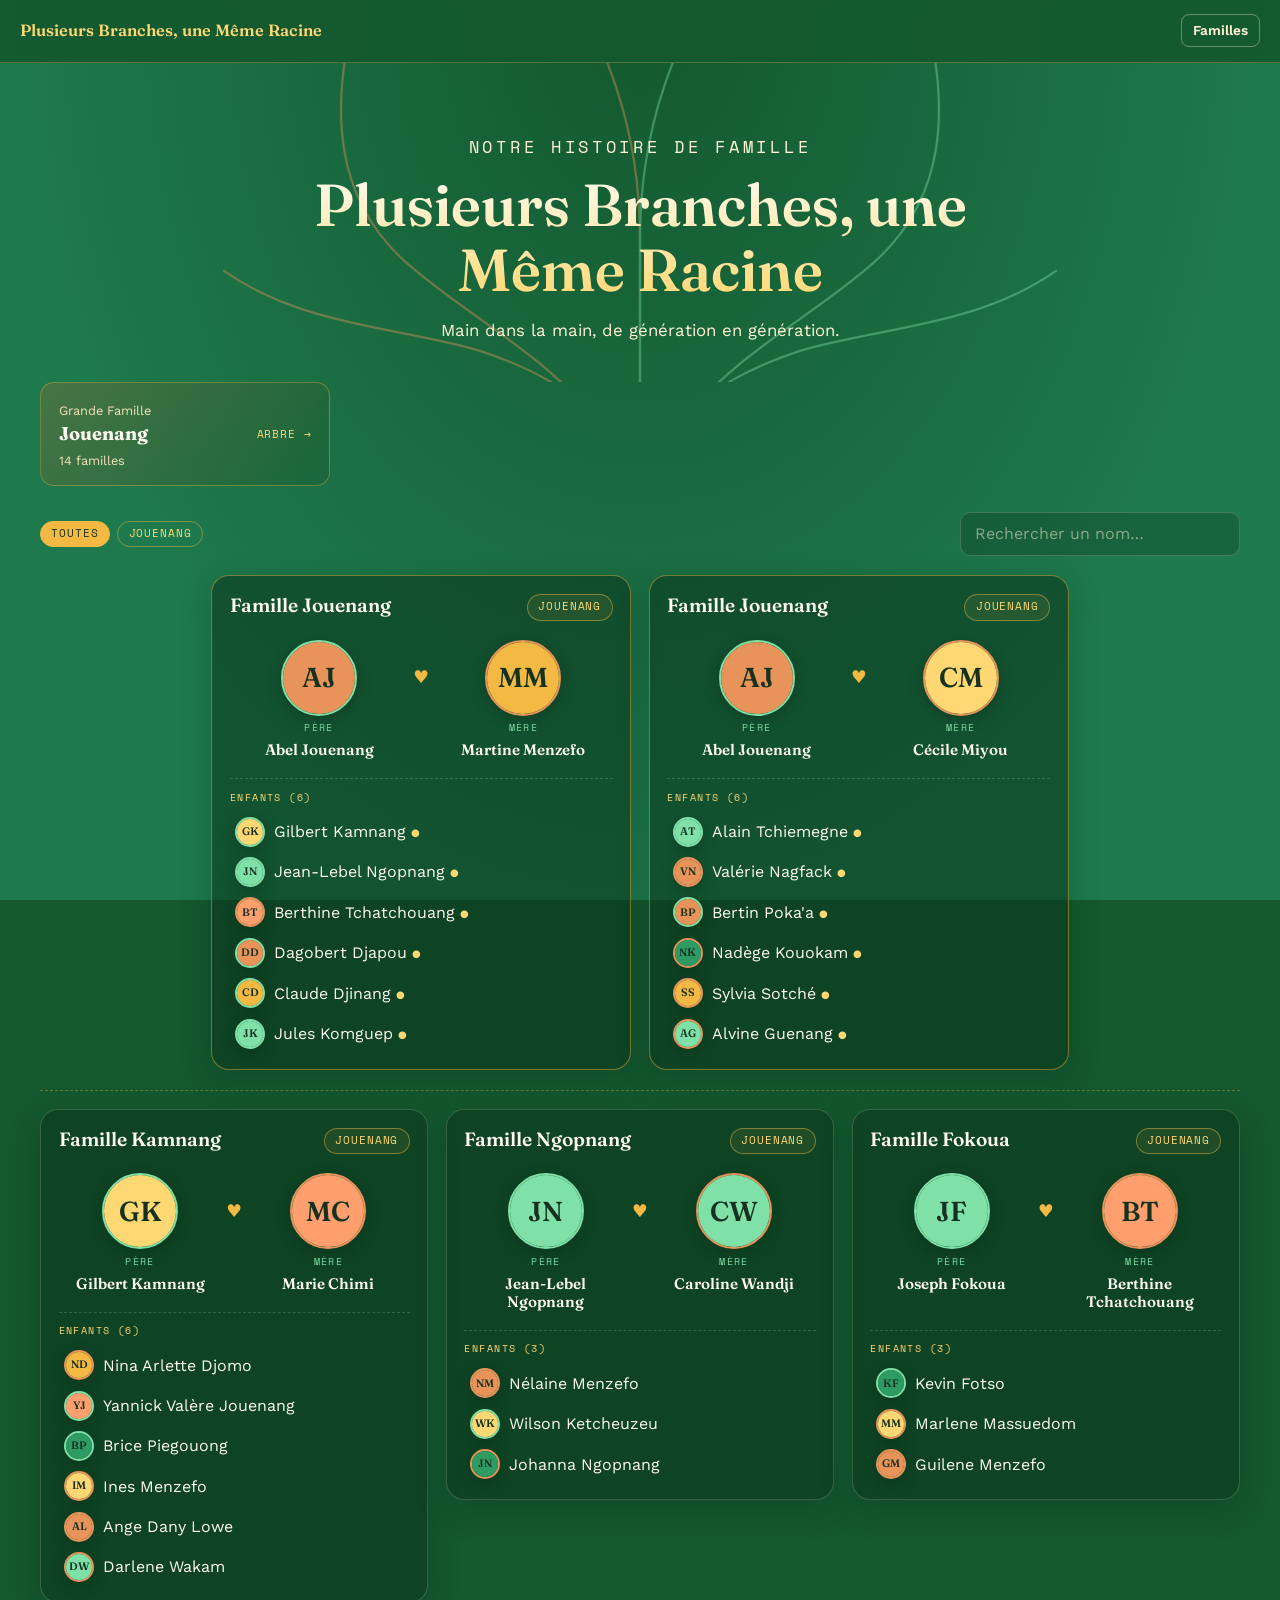
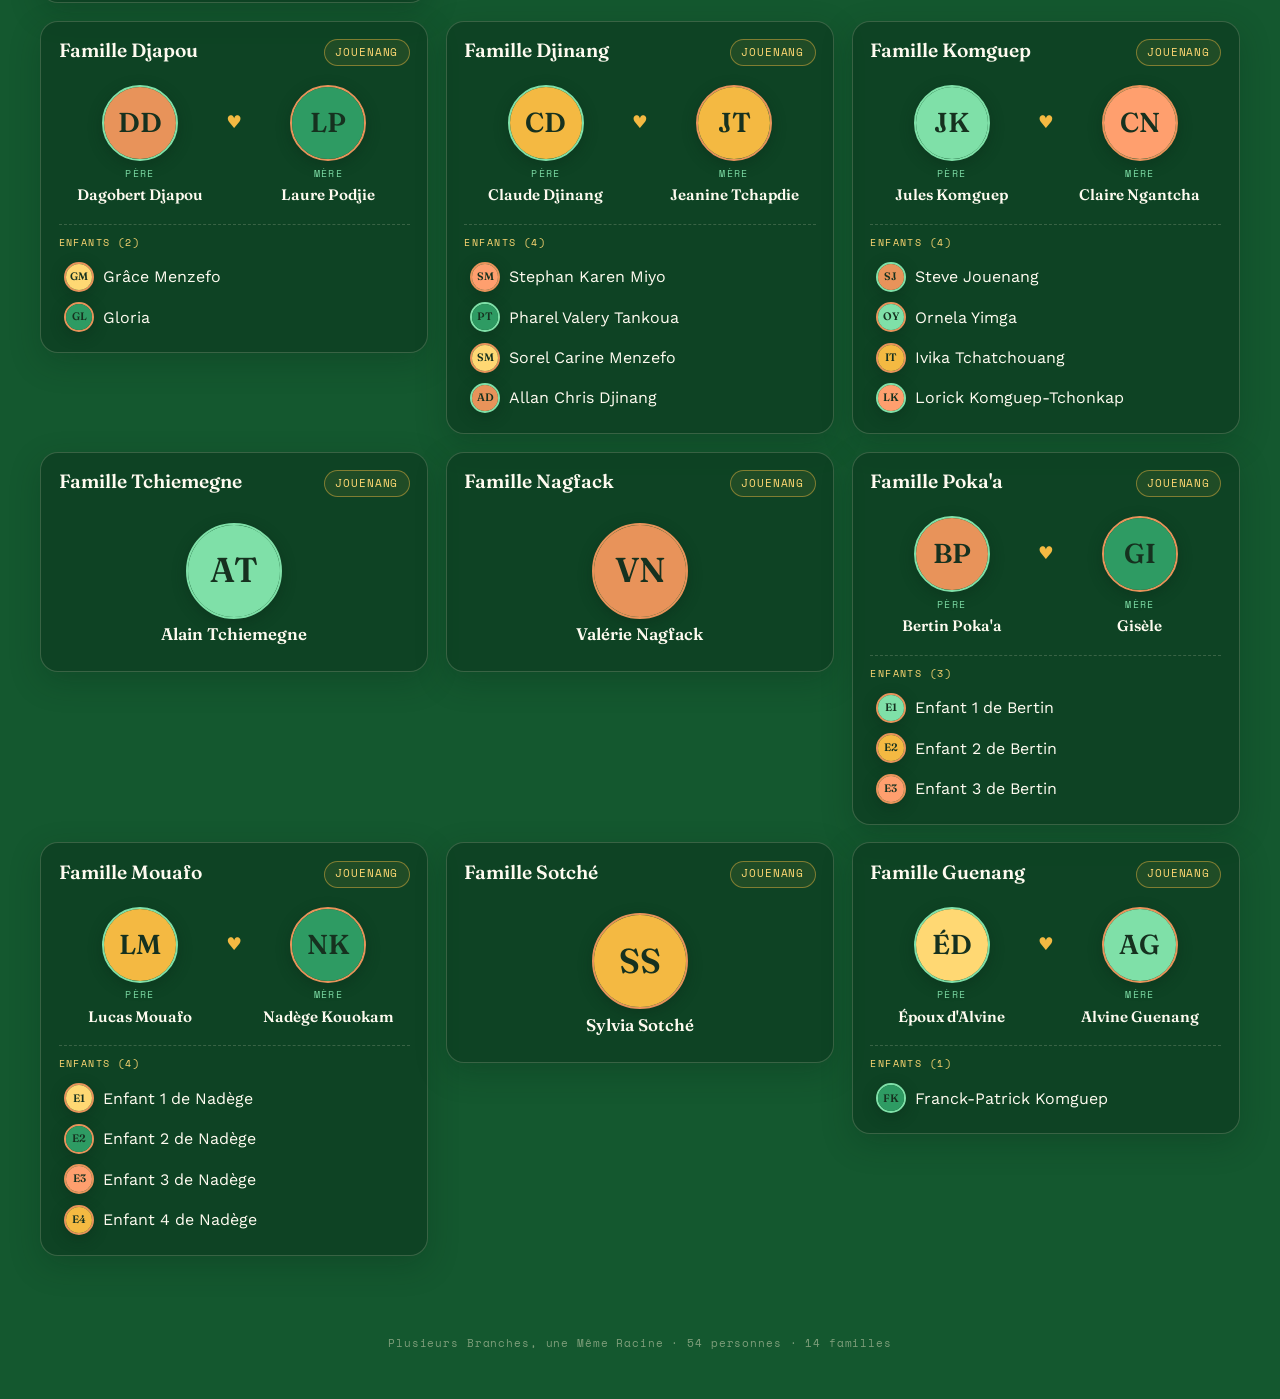
==== commit 57ca397a: "Add files via upload" ====
--- a/index.html
+++ b/index.html
@@ -92,6 +92,9 @@
 .parent .role{font-family:var(--font-label);font-size:.6rem;letter-spacing:.14em;text-transform:uppercase;color:var(--sage-light)}
 .parent .name{font-family:var(--font-display);font-weight:600;font-size:.95rem;line-height:1.2}
 .parent.unknown{opacity:.55}
+.solo{display:flex;justify-content:center;padding:.4rem 0}
+.solo .parent .name{font-size:1.05rem}
+.family-page .solo{margin-bottom:1.5rem}
 .kids{border-top:1px dashed var(--line);padding-top:.7rem}
 .kids h3{margin:0 0 .45rem;font-family:var(--font-label);font-size:.64rem;letter-spacing:.14em;text-transform:uppercase;color:var(--gold-light);font-weight:400}
 .kids ul{list-style:none;margin:0;padding:0;display:flex;flex-direction:column;gap:.15rem}
@@ -778,6 +781,17 @@
       '<span class="role">' + role + '</span><span class="name">' + esc(name(p)) + '</span></a>';
   }
 
+  // Couple : si un seul parent est renseigné (famille d'une personne seule),
+  // on n'affiche que cette personne, sans case « époux / épouse » vide.
+  function coupleHtml(f, extra){
+    var hasP = !!M.P[f.pereId], hasM = !!M.P[f.mereId];
+    if(hasP && hasM) return '<div class="couple' + (extra || "") + '">' + parentBlock(f.pereId, "Père") + '<span class="heart">♥</span>' + parentBlock(f.mereId, "Mère") + '</div>';
+    if(!hasP && !hasM) return "";
+    var id = hasP ? f.pereId : f.mereId, p = M.P[id];
+    return '<div class="solo' + (extra || "") + '"><a class="parent" href="#/personne/' + encodeURIComponent(id) + '">' + avatar(p, 96) +
+      '<span class="name">' + esc(name(p)) + '</span>' + (Genea.birthText(p) ? '<span class="role">' + esc(Genea.birthText(p)) + '</span>' : '') + '</a></div>';
+  }
+
   function familyCard(f){
     var kids = M.childrenOfFamily(f.id);
     var list = kids.length ? '<ul>' + kids.map(function(k){
@@ -786,13 +800,13 @@
       return '<li><a href="#/personne/' + encodeURIComponent(k) + '">' + avatar(p, 30) + '<span>' + esc(name(p)) +
         (hasFam ? ' <span class="plus" title="A fondé sa propre famille">●</span>' : '') + '</span>' +
         '<span class="yr">' + esc(yearOf(p)) + '</span></a></li>';
-    }).join("") + '</ul>' : '<p class="none">Aucun enfant enregistré.</p>';
+    }).join("") + '</ul>' : '';
     return '<article class="fcard" id="f-' + esc(f.id) + '">' +
       '<div class="fcard-head"><h2><a href="#/famille/' + encodeURIComponent(f.id) + '">' + esc(f.nom) + '</a></h2>' +
       (f.grandeFamilleId && M.GF[f.grandeFamilleId] ? '<a class="chip" href="#/grande-famille/' + encodeURIComponent(f.grandeFamilleId) + '" title="Voir l\'arbre">' + esc(gfName(f.grandeFamilleId)) + '</a>' : '') +
       '</div>' +
-      '<div class="couple">' + parentBlock(f.pereId, "Père") + '<span class="heart">♥</span>' + parentBlock(f.mereId, "Mère") + '</div>' +
-      '<div class="kids"><h3>Enfants (' + kids.length + ')</h3>' + list + '</div></article>';
+      coupleHtml(f) +
+      (kids.length ? '<div class="kids"><h3>Enfants (' + kids.length + ')</h3>' + list + '</div>' : '') + '</article>';
   }
 
   /* ---------- Page d'accueil ---------- */
@@ -858,12 +872,11 @@
       (f.grandeFamilleId && M.GF[f.grandeFamilleId] ? '<a class="btn" href="#/grande-famille/' + encodeURIComponent(f.grandeFamilleId) + '">Voir l\'arbre généalogique</a>' : '') +
       origins.map(function(o){ return '<a class="btn ghost" href="#/famille/' + encodeURIComponent(o.id) + '">↑ ' + esc(o.nom) + '</a>'; }).join("") +
       '</div></header>' +
-      '<section class="family-page"><div class="couple">' + parentBlock(f.pereId, "Père") + '<span class="heart">♥</span>' + parentBlock(f.mereId, "Mère") + '</div>' +
-      '<h2 class="section-title">Enfants (' + kids.length + ')</h2>' +
-      (kids.length ? '<div class="kid-grid">' + kids.map(function(k){
+      '<section class="family-page">' + coupleHtml(f) +
+      (kids.length ? '<h2 class="section-title">Enfants (' + kids.length + ')</h2><div class="kid-grid">' + kids.map(function(k){
         var p = M.P[k];
         return '<a href="#/personne/' + encodeURIComponent(k) + '">' + avatar(p, 72) + '<b>' + esc(name(p)) + '</b><small>' + esc(Genea.birthText(p) || "") + '</small></a>';
-      }).join("") + '</div>' : '<p class="empty">Aucun enfant enregistré.</p>') +
+      }).join("") + '</div>' : '') +
       '</section>' + footer();
   }
 
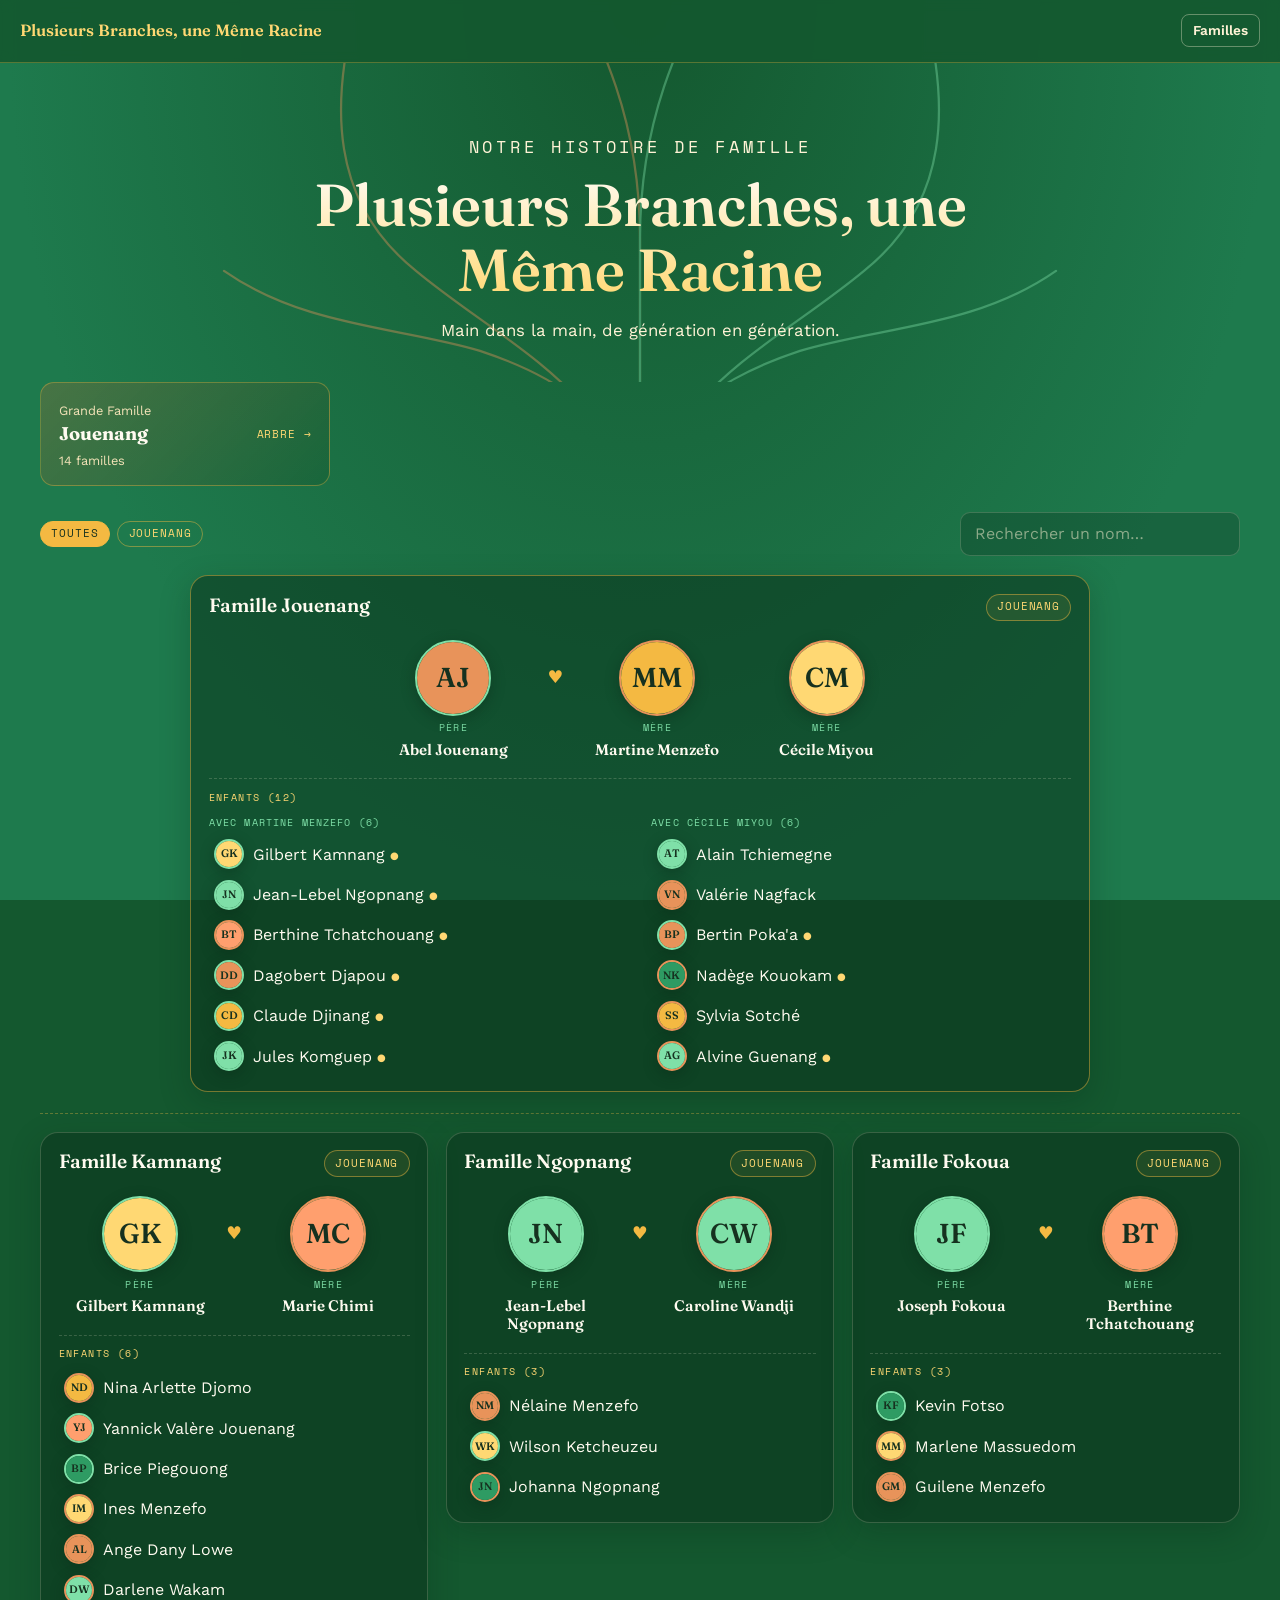
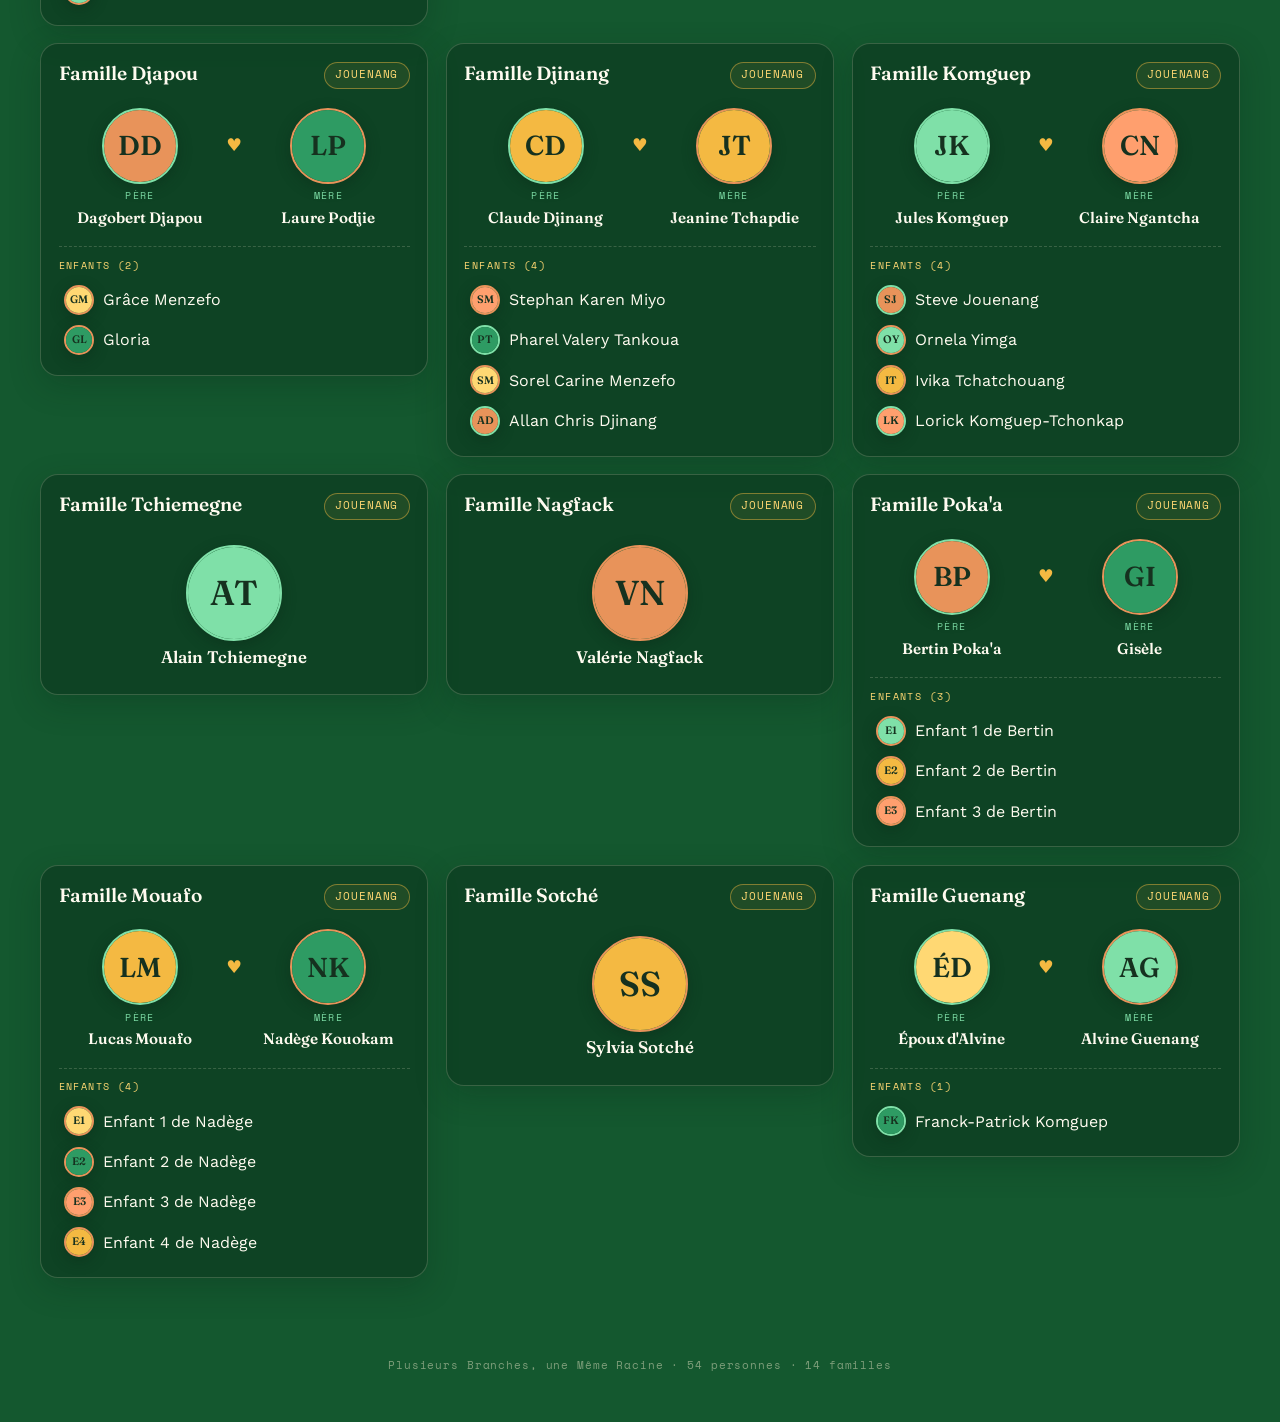
==== commit b53b475e: "Add files via upload" ====
--- a/index.html
+++ b/index.html
@@ -78,9 +78,16 @@
 
 .grid{max-width:1240px;margin:0 auto;padding:0 1.25rem 3rem}
 .grid-row{display:grid;grid-template-columns:repeat(auto-fill,minmax(290px,1fr));gap:1.1rem;align-items:start}
-.grid-row.roots{grid-template-columns:repeat(2,minmax(0,420px));justify-content:center;margin-bottom:1.1rem;padding-bottom:1.3rem;border-bottom:1px dashed rgba(244,185,66,.35)}
-.grid-row.roots .fcard{border-color:rgba(244,185,66,.45)}
-@media (max-width:700px){.grid-row.roots{grid-template-columns:1fr}}
+.grid-row.roots{display:flex;flex-wrap:wrap;justify-content:center;gap:1.1rem;margin-bottom:1.1rem;padding-bottom:1.3rem;border-bottom:1px dashed rgba(244,185,66,.35)}
+.grid-row.roots .fcard{border-color:rgba(244,185,66,.45);width:min(100%,420px)}
+.grid-row.roots .fcard.merged{width:min(100%,900px)}
+.grid-row:not(.roots) .fcard.merged{grid-column:1/-1}
+.couple.multi{display:flex;flex-wrap:wrap;justify-content:center;align-items:flex-start;gap:.3rem 1.2rem}
+.couple.multi .parent{width:150px}
+.family-page .couple.multi{max-width:none}
+.kids-cols{display:grid;grid-template-columns:repeat(auto-fit,minmax(240px,1fr));gap:.4rem 1.4rem}
+.kids h4{margin:.2rem 0 .35rem;font-family:var(--font-label);font-weight:400;font-size:.6rem;letter-spacing:.12em;text-transform:uppercase;color:var(--sage-light)}
+.sub-title{font-family:var(--font-label);font-size:.64rem;letter-spacing:.14em;text-transform:uppercase;color:var(--sage-light);margin:1.2rem 0 .6rem;text-align:center}
 .fcard{background:var(--bg-card);border:1px solid var(--line);border-radius:18px;padding:1.1rem 1.1rem 1rem;box-shadow:0 10px 30px rgba(9,41,23,.25);display:flex;flex-direction:column;gap:.9rem;aspect-ratio:auto}
 .fcard-head{display:flex;justify-content:space-between;align-items:flex-start;gap:.6rem}
 .fcard-head h2{font-family:var(--font-display);font-weight:600;font-size:1.2rem;margin:0;line-height:1.2}
@@ -792,15 +799,55 @@
       '<span class="name">' + esc(name(p)) + '</span>' + (Genea.birthText(p) ? '<span class="role">' + esc(Genea.birthText(p)) + '</span>' : '') + '</a></div>';
   }
 
+  // Familles d'un même père (plusieurs épouses) : affichées dans une seule boîte
+  function groupByFather(fams){
+    var groups = [], byPere = {};
+    fams.forEach(function(f){
+      if(f.pereId && M.P[f.pereId]){
+        if(byPere[f.pereId]){ byPere[f.pereId].push(f); return; }
+        byPere[f.pereId] = [f];
+        groups.push(byPere[f.pereId]);
+      }else groups.push([f]);
+    });
+    return groups;
+  }
+  function siblingsOfFamily(f){
+    if(!f.pereId || !M.P[f.pereId]) return [f];
+    return M.orderedFamilies().filter(function(x){ return x.pereId === f.pereId; });
+  }
+  function kidItem(k){
+    var p = M.P[k];
+    var hasFam = M.familiesHeadedBy(k).some(function(x){ return M.childrenOfFamily(x.id).length || (x.pereId && x.mereId); });
+    return '<li><a href="#/personne/' + encodeURIComponent(k) + '">' + avatar(p, 30) + '<span>' + esc(name(p)) +
+      (hasFam ? ' <span class="plus" title="A fondé sa propre famille">●</span>' : '') + '</span>' +
+      '<span class="yr">' + esc(yearOf(p)) + '</span></a></li>';
+  }
+  function groupCard(group){
+    if(group.length === 1) return familyCard(group[0]);
+    var f0 = group[0];
+    var names = group.map(function(f){ return f.nom; }).filter(function(n, i, a){ return a.indexOf(n) === i; });
+    var total = 0;
+    var cols = group.map(function(f){
+      var kids = M.childrenOfFamily(f.id); total += kids.length;
+      if(!kids.length) return "";
+      var mere = M.P[f.mereId];
+      return '<div><h4>Avec ' + esc(mere ? name(mere) : "mère non renseignée") + ' (' + kids.length + ')</h4><ul>' + kids.map(kidItem).join("") + '</ul></div>';
+    }).join("");
+    return '<article class="fcard merged" id="f-' + esc(f0.id) + '">' +
+      '<div class="fcard-head"><h2><a href="#/famille/' + encodeURIComponent(f0.id) + '">' + esc(names.join(" / ")) + '</a></h2>' +
+      (f0.grandeFamilleId && M.GF[f0.grandeFamilleId] ? '<a class="chip" href="#/grande-famille/' + encodeURIComponent(f0.grandeFamilleId) + '" title="Voir l\'arbre">' + esc(gfName(f0.grandeFamilleId)) + '</a>' : '') +
+      '</div>' + multiCoupleHtml(group) +
+      (total ? '<div class="kids"><h3>Enfants (' + total + ')</h3><div class="kids-cols">' + cols + '</div></div>' : '') + '</article>';
+  }
+  function multiCoupleHtml(group){
+    var html = parentBlock(group[0].pereId, "Père") + '<span class="heart" style="margin-top:30px">♥</span>';
+    html += group.map(function(f){ return M.P[f.mereId] ? parentBlock(f.mereId, "Mère") : ""; }).join("");
+    return '<div class="couple multi">' + html + '</div>';
+  }
+
   function familyCard(f){
     var kids = M.childrenOfFamily(f.id);
-    var list = kids.length ? '<ul>' + kids.map(function(k){
-      var p = M.P[k];
-      var hasFam = M.familiesHeadedBy(k).length;
-      return '<li><a href="#/personne/' + encodeURIComponent(k) + '">' + avatar(p, 30) + '<span>' + esc(name(p)) +
-        (hasFam ? ' <span class="plus" title="A fondé sa propre famille">●</span>' : '') + '</span>' +
-        '<span class="yr">' + esc(yearOf(p)) + '</span></a></li>';
-    }).join("") + '</ul>' : '';
+    var list = kids.length ? '<ul>' + kids.map(kidItem).join("") + '</ul>' : '';
     return '<article class="fcard" id="f-' + esc(f.id) + '">' +
       '<div class="fcard-head"><h2><a href="#/famille/' + encodeURIComponent(f.id) + '">' + esc(f.nom) + '</a></h2>' +
       (f.grandeFamilleId && M.GF[f.grandeFamilleId] ? '<a class="chip" href="#/grande-famille/' + encodeURIComponent(f.grandeFamilleId) + '" title="Voir l\'arbre">' + esc(gfName(f.grandeFamilleId)) + '</a>' : '') +
@@ -850,8 +897,8 @@
     // 1re rangée : uniquement les familles fondatrices
     var roots = fams.filter(M.isRootFamily), others = fams.filter(function(f){ return !M.isRootFamily(f); });
     var html = "";
-    if(roots.length) html += '<div class="grid-row roots">' + roots.map(familyCard).join("") + '</div>';
-    if(others.length) html += '<div class="grid-row">' + others.map(familyCard).join("") + '</div>';
+    if(roots.length) html += '<div class="grid-row roots">' + groupByFather(roots).map(groupCard).join("") + '</div>';
+    if(others.length) html += '<div class="grid-row">' + groupByFather(others).map(groupCard).join("") + '</div>';
     document.getElementById("grid").innerHTML = html ||
       '<div class="empty">' + (M.data.familles.length ? 'Aucune famille ne correspond à la recherche.' :
       'Aucune famille pour le moment. Ajoutez-en depuis <strong>admin.html</strong>.') + '</div>';
@@ -861,6 +908,8 @@
   function renderFamily(id){
     var f = M.F[id];
     if(!f) return notFound("Famille");
+    var group = siblingsOfFamily(f);
+    if(group.length > 1) return renderMergedFamily(group);
     document.title = f.nom + " — " + (site().titre || "");
     var kids = M.childrenOfFamily(id);
     var origins = [f.pereId, f.mereId].map(function(pid){
@@ -880,6 +929,32 @@
       '</section>' + footer();
   }
 
+  function renderMergedFamily(group){
+    var f0 = group[0];
+    var names = group.map(function(f){ return f.nom; }).filter(function(n, i, a){ return a.indexOf(n) === i; });
+    document.title = names.join(" / ") + " — " + (site().titre || "");
+    var pere = M.P[f0.pereId];
+    var origin = pere && pere.familleId && M.F[pere.familleId];
+    var total = 0;
+    var body = group.map(function(f){
+      var kids = M.childrenOfFamily(f.id); total += kids.length;
+      if(!kids.length) return "";
+      var mere = M.P[f.mereId];
+      return '<h3 class="sub-title">Avec ' + esc(mere ? name(mere) : "mère non renseignée") + ' (' + kids.length + ')</h3><div class="kid-grid">' + kids.map(function(k){
+        var p = M.P[k];
+        return '<a href="#/personne/' + encodeURIComponent(k) + '">' + avatar(p, 72) + '<b>' + esc(name(p)) + '</b><small>' + esc(Genea.birthText(p) || "") + '</small></a>';
+      }).join("") + '</div>';
+    }).join("");
+    app.innerHTML = header() +
+      '<header class="page-head"><p class="eyebrow">' + esc(gfName(f0.grandeFamilleId) ? "Grande Famille " + gfName(f0.grandeFamilleId) : "Famille") + '</p>' +
+      '<h1>' + esc(names.join(" / ")) + '</h1><div class="actions">' +
+      (f0.grandeFamilleId && M.GF[f0.grandeFamilleId] ? '<a class="btn" href="#/grande-famille/' + encodeURIComponent(f0.grandeFamilleId) + '">Voir l\'arbre généalogique</a>' : '') +
+      (origin ? '<a class="btn ghost" href="#/famille/' + encodeURIComponent(origin.id) + '">↑ ' + esc(origin.nom) + '</a>' : '') +
+      '</div></header><section class="family-page" style="max-width:1000px">' + multiCoupleHtml(group) +
+      (total ? '<h2 class="section-title" style="margin-top:1.5rem">Enfants (' + total + ')</h2>' + body : '') +
+      '</section>' + footer();
+  }
+
   /* ---------- Fiche personne ---------- */
   function renderPerson(id){
     var p = M.P[id];
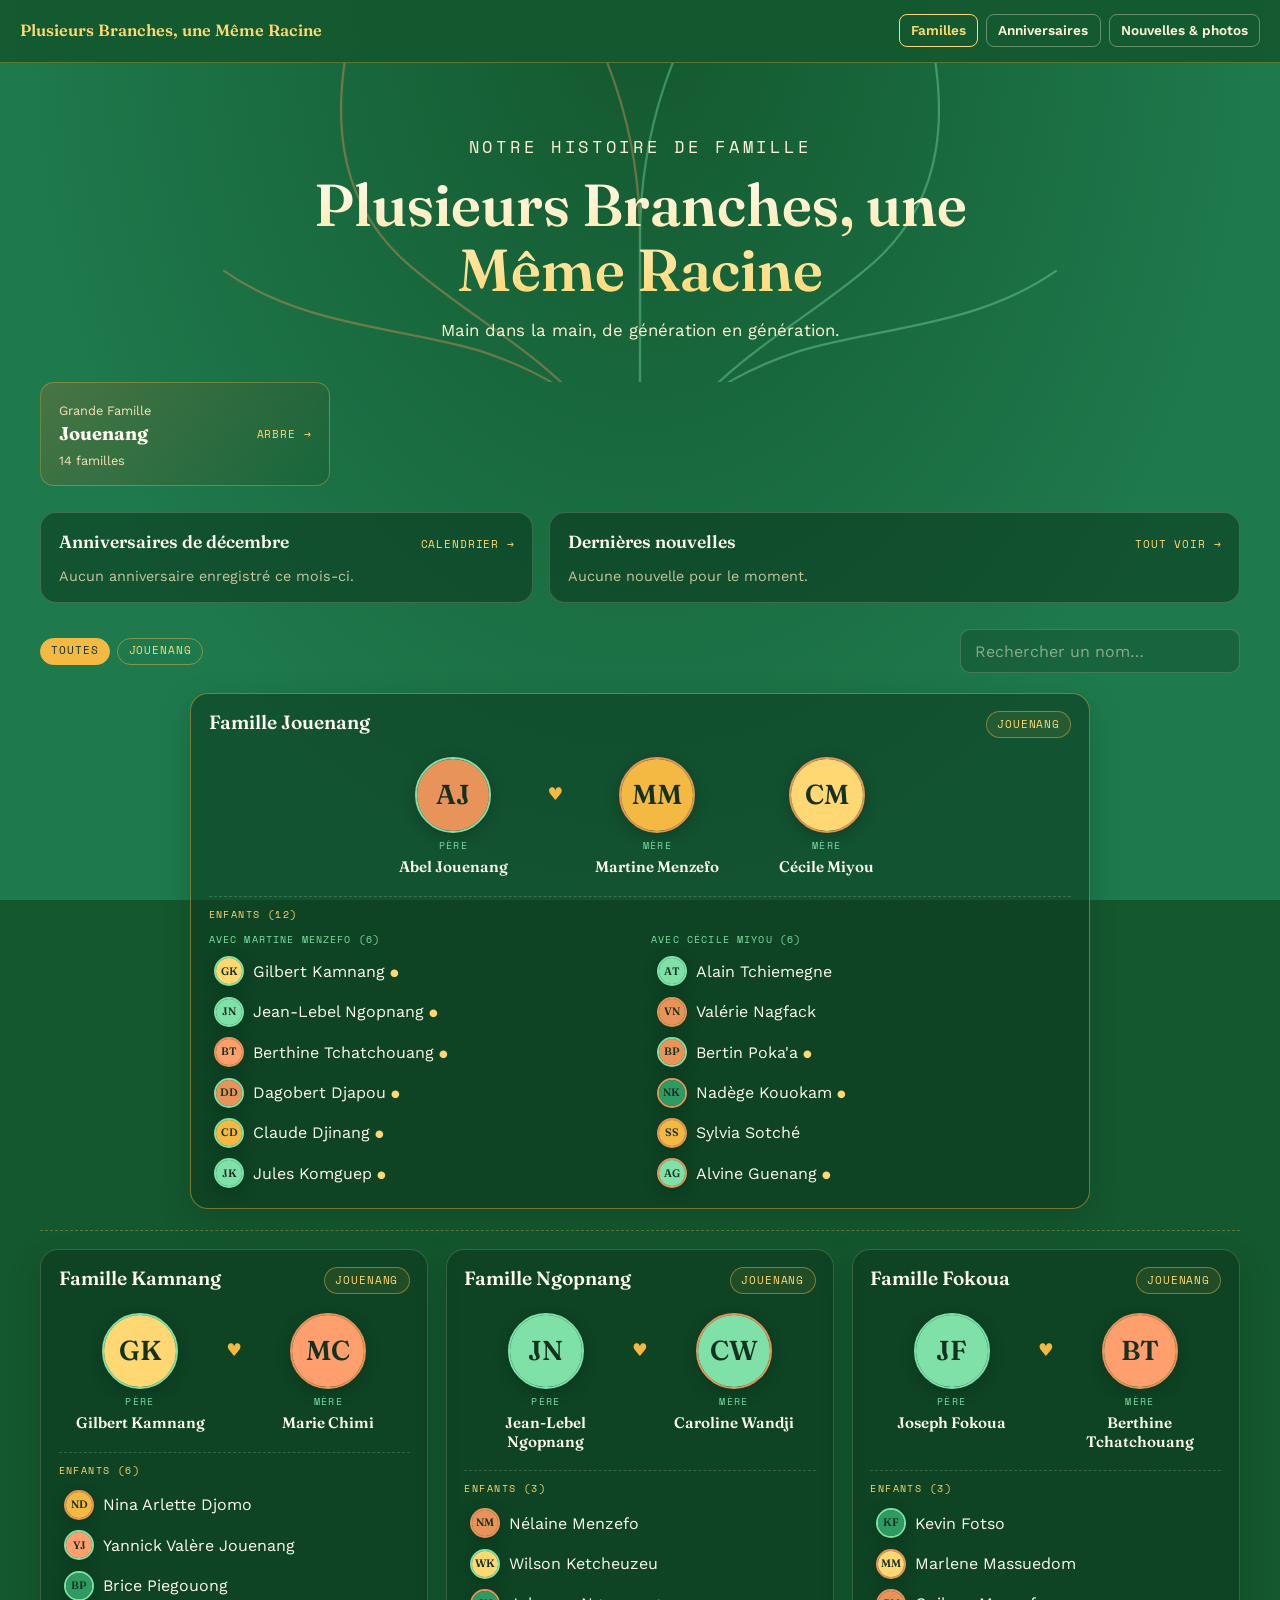
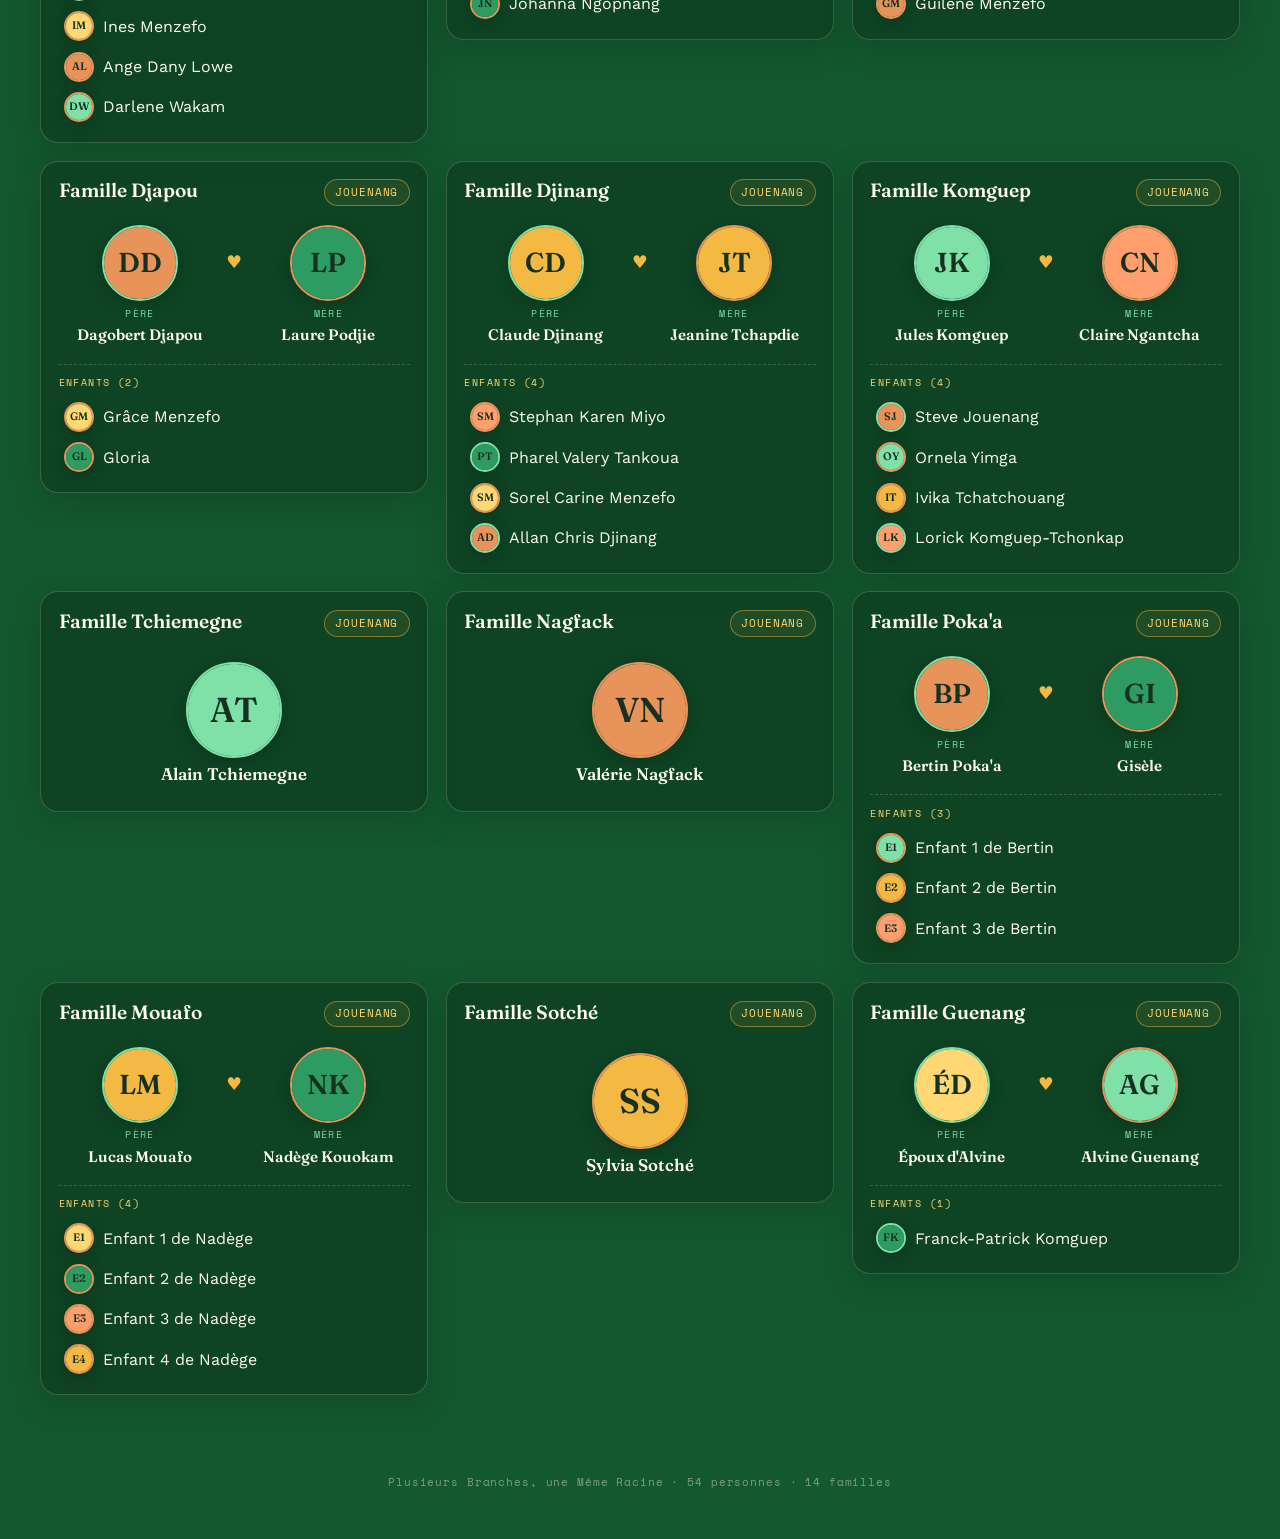
==== commit 8648abed: "Add files via upload" ====
--- a/index.html
+++ b/index.html
@@ -180,6 +180,64 @@
 li.collapsed>ul{display:none}
 .union-label{font-family:var(--font-label);font-size:.55rem;letter-spacing:.1em;text-transform:uppercase;color:var(--gold-light);display:block;margin-bottom:.1rem}
 
+/* ---------- Navigation ---------- */
+.site-header nav a.on{border-color:var(--gold-light);color:var(--gold-light)}
+
+/* ---------- Accueil : anniversaires & nouvelles ---------- */
+.teasers{max-width:1240px;margin:0 auto 1.6rem;padding:0 1.25rem;display:grid;grid-template-columns:1fr 1.4fr;gap:1rem}
+.teaser{background:var(--bg-card);border:1px solid var(--line);border-radius:16px;padding:1rem 1.1rem}
+.teaser h2{margin:0 0 .7rem;font-family:var(--font-display);font-weight:600;font-size:1.1rem;display:flex;justify-content:space-between;align-items:baseline;gap:.5rem}
+.teaser h2 a{font-family:var(--font-label);font-size:.66rem;letter-spacing:.08em;text-transform:uppercase;color:var(--gold-light);font-weight:400;white-space:nowrap}
+.teaser .muted{color:var(--parchment-2);opacity:.8;font-size:.9rem;margin:0}
+.bday-list{list-style:none;margin:0;padding:0;display:flex;flex-direction:column;gap:.2rem}
+.bday-list a{display:flex;align-items:center;gap:.6rem;padding:.3rem .35rem;border-radius:8px}
+.bday-list a:hover{background:rgba(255,243,214,.07)}
+.bday-list .when{margin-left:auto;font-family:var(--font-label);font-size:.7rem;color:var(--gold-light);text-align:right;white-space:nowrap}
+.bday-list .when small{display:block;color:var(--parchment-2);opacity:.8}
+.news-mini{display:flex;flex-direction:column;gap:.6rem}
+.news-mini a{display:flex;gap:.8rem;align-items:center;padding:.3rem;border-radius:10px}
+.news-mini a:hover{background:rgba(255,243,214,.07)}
+.news-mini .thumb{width:84px;height:62px;flex:none;border-radius:8px;overflow:hidden;background:rgba(0,0,0,.25);display:flex;align-items:center;justify-content:center;color:var(--gold-light)}
+.news-mini .thumb img{width:100%;height:100%;object-fit:cover}
+.news-mini b{display:block;font-family:var(--font-display);font-weight:600}
+.news-mini small{color:var(--parchment-2);font-size:.78rem}
+
+/* ---------- Calendrier ---------- */
+.cal{max-width:1240px;margin:0 auto;padding:0 1.25rem 3rem;display:grid;grid-template-columns:repeat(auto-fill,minmax(270px,1fr));gap:1rem;align-items:start}
+.month{background:var(--bg-card);border:1px solid var(--line);border-radius:16px;padding:1rem 1.1rem}
+.month.now{border-color:var(--gold);box-shadow:0 0 0 3px rgba(244,185,66,.18)}
+.month h2{margin:0 0 .6rem;font-family:var(--font-display);font-weight:600;font-size:1.15rem;display:flex;justify-content:space-between;align-items:center}
+.month h2 span{font-family:var(--font-label);font-size:.62rem;letter-spacing:.1em;text-transform:uppercase;color:var(--ink);background:var(--gold);padding:.15rem .45rem;border-radius:5px;font-weight:400}
+.month .none{color:var(--parchment-2);opacity:.6;font-size:.85rem;margin:0}
+.cal-note{max-width:760px;margin:0 auto 2rem;padding:0 1.25rem;text-align:center;color:var(--parchment-2);font-size:.88rem}
+
+/* ---------- Nouvelles ---------- */
+.news{max-width:900px;margin:0 auto;padding:0 1.25rem 3rem;display:flex;flex-direction:column;gap:1.2rem}
+.post{background:var(--bg-card);border:1px solid var(--line);border-radius:18px;overflow:hidden}
+.post-body{padding:1.1rem 1.3rem 1.2rem}
+.post h2{margin:.2rem 0 .5rem;font-family:var(--font-display);font-weight:600;font-size:1.35rem;line-height:1.2}
+.post h2 a:hover{color:var(--gold-light)}
+.post .date{font-family:var(--font-label);font-size:.68rem;letter-spacing:.1em;text-transform:uppercase;color:var(--sage-light)}
+.post .txt{color:var(--parchment);margin:0 0 .8rem;white-space:pre-line}
+.post .more{font-family:var(--font-label);font-size:.7rem;text-transform:uppercase;letter-spacing:.08em;color:var(--gold-light)}
+.tags{display:flex;flex-wrap:wrap;gap:.4rem;margin-top:.6rem}
+.tags a{display:inline-flex;align-items:center;gap:.35rem;padding:.2rem .55rem .2rem .2rem;border-radius:999px;background:rgba(255,243,214,.07);font-size:.82rem}
+.tags a:hover{background:rgba(255,243,214,.15)}
+.gallery{display:grid;grid-template-columns:repeat(auto-fill,minmax(180px,1fr));gap:4px;background:rgba(0,0,0,.2)}
+.gallery.cover{grid-template-columns:repeat(var(--n,1),1fr)}
+.gallery button{position:relative;padding:0;border:0;background:#0d3d22;cursor:zoom-in;aspect-ratio:4/3;overflow:hidden;display:block;width:100%}
+.gallery.cover.n1 button{aspect-ratio:16/8}
+.gallery img{width:100%;height:100%;object-fit:cover;display:block;transition:transform .3s}
+.gallery button:hover img{transform:scale(1.04)}
+.gallery .plusn{position:absolute;inset:0;display:flex;align-items:center;justify-content:center;background:rgba(5,25,14,.6);font-family:var(--font-display);font-size:1.6rem;color:var(--ivory)}
+.gallery .cap{position:absolute;left:0;right:0;bottom:0;padding:.35rem .5rem;font-size:.75rem;text-align:left;background:linear-gradient(transparent,rgba(0,0,0,.7));color:var(--ivory)}
+.imgmiss{width:100%;height:100%;display:flex;align-items:center;justify-content:center;padding:.5rem;font-family:var(--font-label);font-size:.62rem;color:var(--parchment-2);text-align:center;word-break:break-all}
+.lightbox{position:fixed;inset:0;z-index:100;background:rgba(3,15,8,.94);display:flex;flex-direction:column;align-items:center;justify-content:center;padding:1rem}
+.lightbox img{max-width:100%;max-height:calc(100vh - 120px);object-fit:contain;border-radius:6px}
+.lightbox p{color:var(--parchment);margin:.8rem 0 0;text-align:center}
+.lightbox button{position:absolute;background:rgba(255,255,255,.08);border:1px solid rgba(255,255,255,.2);color:#fff;border-radius:50%;width:46px;height:46px;font-size:1.3rem;cursor:pointer}
+.lightbox .lb-x{top:14px;right:14px}.lightbox .lb-p{left:14px;top:50%}.lightbox .lb-n{right:14px;top:50%}
+
 .site-footer{text-align:center;padding:2rem 1.25rem 3rem;font-family:var(--font-label);font-size:.68rem;letter-spacing:.08em;color:rgba(255,243,214,.45)}
 .site-footer a{border-bottom:1px dotted}
 
@@ -193,6 +251,8 @@
   .site-header .brand{font-size:.9rem}
   .toolbar{flex-direction:column;align-items:stretch}
   .search{flex:1 1 auto}
+  .teasers{grid-template-columns:1fr}
+  .site-header{flex-wrap:wrap}
 }
 </style>
 </head>
@@ -308,9 +368,19 @@
   }
 
   function birthText(p){
-    if(!p || !p.anneeNaissance) return "";
-    var m = p.moisNaissance ? MOIS[p.moisNaissance - 1] + " " : "";
-    return m + p.anneeNaissance;
+    if(!p || (!p.anneeNaissance && !p.moisNaissance)) return "";
+    var parts = [];
+    if(p.moisNaissance && p.jourNaissance) parts.push(p.jourNaissance === 1 ? "1er" : String(p.jourNaissance));
+    if(p.moisNaissance) parts.push(MOIS[p.moisNaissance - 1]);
+    if(p.anneeNaissance) parts.push(String(p.anneeNaissance));
+    return parts.join(" ");
+  }
+  // "2026-09-12" → "12 septembre 2026"
+  function dateText(iso){
+    var m = /^(\d{4})-(\d{2})(?:-(\d{2}))?$/.exec(iso || "");
+    if(!m) return iso || "";
+    var d = m[3] ? +m[3] : 0;
+    return (d ? (d === 1 ? "1er " : d + " ") : "") + MOIS[+m[2] - 1] + " " + m[1];
   }
 
   /* ------------------------------------------------------
@@ -650,13 +720,13 @@
   function emptyData(){
     return {
       site: { titre: "Plusieurs Branches, une Même Racine", sousTitre: "" },
-      grandesFamilles: [], familles: [], personnes: [], relations: []
+      grandesFamilles: [], familles: [], personnes: [], relations: [], nouvelles: []
     };
   }
 
   return {
     REL_TYPES: REL_TYPES, CATEGORIES: CATEGORIES, MOIS: MOIS,
-    build: build, slug: slug, fullName: fullName, birthText: birthText,
+    build: build, slug: slug, fullName: fullName, birthText: birthText, dateText: dateText,
     bloodLabel: bloodLabel, emptyData: emptyData
   };
 })();
@@ -761,9 +831,11 @@
   /* ---------- Gabarits communs ---------- */
   function site(){ return DATA.site || {}; }
   function header(){
+    var h = (location.hash || "#/").split("/")[1] || "";
+    function nav(href, label, key){ return '<a class="btn ghost small' + (h === key ? ' on' : '') + '" href="' + href + '">' + label + '</a>'; }
     return (PREVIEW ? '<div class="preview-bar">Aperçu du brouillon de l\'administration — non publié</div>' : "") +
       '<header class="site-header"><a class="brand" href="#/">' + esc(site().titre || "Plusieurs Branches, une Même Racine") + '</a>' +
-      '<nav><a class="btn ghost small" href="#/">Familles</a></nav></header>';
+      '<nav>' + nav("#/", "Familles", "") + nav("#/anniversaires", "Anniversaires", "anniversaires") + nav("#/nouvelles", "Nouvelles & photos", "nouvelles") + '</nav></header>';
   }
   function footer(){
     return '<footer class="site-footer">' + esc(site().titre || "") + ' · ' + M.data.personnes.length + ' personnes · ' +
@@ -869,6 +941,7 @@
         return '<a class="gf-card" href="#/grande-famille/' + encodeURIComponent(g.id) + '"><span><small>Grande Famille</small><strong>' + esc(g.nom) + '</strong>' +
           '<small>' + n + ' famille' + (n > 1 ? 's' : '') + '</small></span><span class="go">Arbre →</span></a>';
       }).join("") + '</div>' : '') +
+      teasersHtml() +
       '<div class="toolbar"><div class="filters" id="filters"></div>' +
       '<input class="search" id="q" type="search" placeholder="Rechercher un nom…" value="' + esc(query) + '"></div>' +
       '<div class="grid" id="grid"></div>' + footer();
@@ -991,7 +1064,7 @@
       (foyers.length ? '<dt>Foyer' + (foyers.length > 1 ? 's' : '') + '</dt><dd>' + foyers.map(function(f){
         return '<a href="#/famille/' + encodeURIComponent(f.id) + '">' + esc(f.nom) + '</a>'; }).join("<br>") + '</dd>' : '') +
       '<dt>Grande Famille</dt><dd>' + (gfId && M.GF[gfId] ? '<a href="#/grande-famille/' + encodeURIComponent(gfId) + '/' + encodeURIComponent(id) + '">' + esc(gfName(gfId)) + ' — voir l\'arbre</a>' : '—') + '</dd>' +
-      '</dl></aside><div class="rels">' +
+      '</dl></aside><div class="rels">' + personNewsHtml(id) +
       (relHtml ? relHtml + '<p class="legend">Les relations marquées <span class="badge-deduit">déduit</span> sont calculées automatiquement à partir des familles et des liens déclarés.</p>'
                : '<div class="empty">Aucune relation enregistrée pour le moment.</div>') +
       '</div></div>' + footer();
@@ -1072,6 +1145,147 @@
     });
   }
 
+  /* ---------- Anniversaires ---------- */
+  function ageThisYear(p, year){ return p.anneeNaissance ? year - p.anneeNaissance : null; }
+  function bdayItem(p, year){
+    var age = ageThisYear(p, year);
+    var day = p.jourNaissance ? (p.jourNaissance === 1 ? "1er" : p.jourNaissance) + " " + Genea.MOIS[p.moisNaissance - 1] : Genea.MOIS[p.moisNaissance - 1];
+    return '<li><a href="#/personne/' + encodeURIComponent(p.id) + '">' + avatar(p, 34) + '<span>' + esc(name(p)) + '</span>' +
+      '<span class="when">' + esc(day) + (age != null && age >= 0 ? '<small>' + (age === 0 ? "naissance" : age + " an" + (age > 1 ? "s" : "")) + '</small>' : '') + '</span></a></li>';
+  }
+  function peopleOfMonth(m){
+    return M.data.personnes.filter(function(p){ return p.moisNaissance === m; })
+      .sort(function(a, b){ return (a.jourNaissance || 99) - (b.jourNaissance || 99) || name(a).localeCompare(name(b)); });
+  }
+  function renderBirthdays(){
+    document.title = "Calendrier des anniversaires — " + (site().titre || "");
+    var now = new Date(), cur = now.getMonth() + 1, year = now.getFullYear();
+    var months = [];
+    for(var i = 0; i < 12; i++) months.push(((cur - 1 + i) % 12) + 1);
+    var known = M.data.personnes.filter(function(p){ return p.moisNaissance; }).length;
+    var missing = M.data.personnes.length - known;
+    app.innerHTML = header() +
+      '<header class="page-head"><p class="eyebrow">À ne pas oublier</p><h1>Calendrier des anniversaires</h1>' +
+      '<p>À partir du mois en cours. L\'âge indiqué est celui atteint cette année.</p></header>' +
+      '<div class="cal">' + months.map(function(m){
+        var y = m < cur ? year + 1 : year;
+        var list = peopleOfMonth(m);
+        return '<section class="month' + (m === cur ? ' now' : '') + '"><h2>' + Genea.MOIS[m - 1].replace(/^./, function(c){ return c.toUpperCase(); }) +
+          (m === cur ? ' <span>Ce mois-ci</span>' : '') + '</h2>' +
+          (list.length ? '<ul class="bday-list">' + list.map(function(p){ return bdayItem(p, y); }).join("") + '</ul>' : '<p class="none">Aucun anniversaire enregistré.</p>') + '</section>';
+      }).join("") + '</div>' +
+      (missing ? '<p class="cal-note">' + missing + ' personne' + (missing > 1 ? 's n\'ont' : ' n\'a') + ' pas encore de mois de naissance : ' +
+        'complétez leur fiche dans <b>admin.html</b> pour les voir apparaître ici.</p>' : '') + footer();
+  }
+
+  /* ---------- Nouvelles & photos ---------- */
+  function newsList(){
+    return (M.data.nouvelles || []).slice().sort(function(a, b){ return String(b.date || "").localeCompare(String(a.date || "")); });
+  }
+  function photoSrc(ph){ return typeof ph === "string" ? ph : (ph && ph.src) || ""; }
+  function photoCap(ph){ return typeof ph === "string" ? "" : (ph && ph.legende) || ""; }
+  function imgTag(src){
+    return '<img src="' + esc(src) + '" alt="" loading="lazy" onerror="this.outerHTML=\'<span class=&quot;imgmiss&quot;>' + esc(src).replace(/&#39;/g, "") + '</span>\'">';
+  }
+  function galleryHtml(post, max){
+    var photos = post.photos || [];
+    if(!photos.length) return "";
+    var shown = max ? photos.slice(0, max) : photos;
+    var cls = max ? ' cover n' + shown.length : '';
+    return '<div class="gallery' + cls + '" style="--n:' + shown.length + '">' + shown.map(function(ph, i){
+      var extra = max && i === shown.length - 1 && photos.length > shown.length ? '<span class="plusn">+' + (photos.length - shown.length) + '</span>' : '';
+      return '<button type="button" data-lb="' + esc(post.id) + '" data-i="' + i + '" aria-label="Agrandir la photo">' + imgTag(photoSrc(ph)) +
+        (!max && photoCap(ph) ? '<span class="cap">' + esc(photoCap(ph)) + '</span>' : '') + extra + '</button>';
+    }).join("") + '</div>';
+  }
+  function tagsHtml(post){
+    var ids = (post.personnes || []).filter(function(id){ return M.P[id]; });
+    if(!ids.length) return "";
+    return '<div class="tags">' + ids.map(function(id){
+      return '<a href="#/personne/' + encodeURIComponent(id) + '">' + avatar(M.P[id], 24) + esc(name(M.P[id])) + '</a>';
+    }).join("") + '</div>';
+  }
+  function excerpt(t, n){ t = String(t || ""); return t.length > n ? t.slice(0, n).replace(/\s+\S*$/, "") + "…" : t; }
+  function postMeta(post){
+    return '<span class="date">' + esc(Genea.dateText(post.date)) +
+      (post.grandeFamilleId && M.GF[post.grandeFamilleId] ? ' · Grande Famille ' + esc(M.GF[post.grandeFamilleId].nom) : '') + '</span>';
+  }
+  function renderNews(){
+    document.title = "Nouvelles & photos — " + (site().titre || "");
+    var list = newsList();
+    app.innerHTML = header() +
+      '<header class="page-head"><p class="eyebrow">La vie de la famille</p><h1>Nouvelles et photos de famille</h1>' +
+      '<p>Mariages, naissances, réunions, fêtes… les moments partagés.</p></header>' +
+      '<div class="news">' + (list.length ? list.map(function(post){
+        return '<article class="post">' + galleryHtml(post, 4) + '<div class="post-body">' + postMeta(post) +
+          '<h2><a href="#/nouvelles/' + encodeURIComponent(post.id) + '">' + esc(post.titre) + '</a></h2>' +
+          (post.texte ? '<p class="txt">' + esc(excerpt(post.texte, 320)) + '</p>' : '') +
+          '<a class="more" href="#/nouvelles/' + encodeURIComponent(post.id) + '">Lire et voir les ' + (post.photos || []).length + ' photo(s) →</a>' +
+          tagsHtml(post) + '</div></article>';
+      }).join("") : '<div class="empty">Aucune nouvelle pour le moment. Ajoutez la première depuis <strong>admin.html</strong> (onglet « Nouvelles &amp; photos »).</div>') +
+      '</div>' + footer();
+  }
+  function renderPost(id){
+    var post = (M.data.nouvelles || []).filter(function(n){ return n.id === id; })[0];
+    if(!post) return notFound("Nouvelle");
+    document.title = post.titre + " — " + (site().titre || "");
+    app.innerHTML = header() +
+      '<header class="page-head"><p class="eyebrow">' + esc(Genea.dateText(post.date) || "Nouvelle") + '</p><h1>' + esc(post.titre) + '</h1>' +
+      '<div class="actions"><a class="btn ghost small" href="#/nouvelles">← Toutes les nouvelles</a></div></header>' +
+      '<div class="news"><article class="post"><div class="post-body">' + postMeta(post) +
+      (post.texte ? '<p class="txt" style="margin-top:.6rem">' + esc(post.texte) + '</p>' : '') + tagsHtml(post) + '</div>' +
+      galleryHtml(post, 0) + '</article></div>' + footer();
+  }
+  function personNewsHtml(pid){
+    var list = newsList().filter(function(n){ return (n.personnes || []).indexOf(pid) >= 0; });
+    if(!list.length) return "";
+    return '<section class="relgroup"><h2>Nouvelles & photos (' + list.length + ')</h2><div class="news-mini">' + list.map(miniPost).join("") + '</div></section>';
+  }
+  function miniPost(post){
+    var first = (post.photos || [])[0];
+    return '<a href="#/nouvelles/' + encodeURIComponent(post.id) + '"><span class="thumb">' + (first ? imgTag(photoSrc(first)) : '✦') + '</span>' +
+      '<span><b>' + esc(post.titre) + '</b><small>' + esc(Genea.dateText(post.date)) + ' · ' + (post.photos || []).length + ' photo(s)</small></span></a>';
+  }
+  function teasersHtml(){
+    var now = new Date(), cur = now.getMonth() + 1;
+    var bd = peopleOfMonth(cur);
+    var news = newsList().slice(0, 3);
+    return '<div class="teasers"><section class="teaser"><h2>Anniversaires de ' + Genea.MOIS[cur - 1] + ' <a href="#/anniversaires">Calendrier →</a></h2>' +
+      (bd.length ? '<ul class="bday-list">' + bd.slice(0, 6).map(function(p){ return bdayItem(p, now.getFullYear()); }).join("") + '</ul>' +
+        (bd.length > 6 ? '<p class="muted" style="margin-top:.4rem">… et ' + (bd.length - 6) + ' autre(s).</p>' : '')
+        : '<p class="muted">Aucun anniversaire enregistré ce mois-ci.</p>') + '</section>' +
+      '<section class="teaser"><h2>Dernières nouvelles <a href="#/nouvelles">Tout voir →</a></h2>' +
+      (news.length ? '<div class="news-mini">' + news.map(miniPost).join("") + '</div>' : '<p class="muted">Aucune nouvelle pour le moment.</p>') + '</section></div>';
+  }
+
+  /* ---------- Visionneuse de photos ---------- */
+  document.addEventListener("click", function(e){
+    var b = e.target.closest("[data-lb]"); if(!b) return;
+    var post = (M.data.nouvelles || []).filter(function(n){ return n.id === b.getAttribute("data-lb"); })[0];
+    if(post) openLightbox(post.photos || [], +b.getAttribute("data-i"));
+  });
+  function openLightbox(photos, i){
+    var box = document.createElement("div");
+    box.className = "lightbox"; box.setAttribute("role", "dialog");
+    function show(){
+      var ph = photos[i];
+      box.innerHTML = '<img src="' + esc(photoSrc(ph)) + '" alt="">' + (photoCap(ph) ? '<p>' + esc(photoCap(ph)) + '</p>' : '') +
+        '<p style="font-size:.75rem;opacity:.6">' + (i + 1) + ' / ' + photos.length + '</p>' +
+        '<button class="lb-x" aria-label="Fermer">×</button>' +
+        (photos.length > 1 ? '<button class="lb-p" aria-label="Précédente">‹</button><button class="lb-n" aria-label="Suivante">›</button>' : '');
+    }
+    function close(){ box.remove(); document.removeEventListener("keydown", key); }
+    function move(d){ i = (i + d + photos.length) % photos.length; show(); }
+    function key(e){ if(e.key === "Escape") close(); if(e.key === "ArrowRight") move(1); if(e.key === "ArrowLeft") move(-1); }
+    box.addEventListener("click", function(e){
+      if(e.target.closest(".lb-p")) move(-1);
+      else if(e.target.closest(".lb-n")) move(1);
+      else if(e.target.closest(".lb-x") || e.target === box) close();
+    });
+    document.addEventListener("keydown", key);
+    show(); document.body.appendChild(box);
+  }
+
   function notFound(what){
     app.innerHTML = header() + '<div class="empty" style="margin-top:4rem">' + what + ' introuvable.<br><br><a class="btn ghost small" href="#/">← Retour aux familles</a></div>' + footer();
   }
@@ -1081,6 +1295,9 @@
     if(parts[0] === "personne" && parts[1]) renderPerson(parts[1]);
     else if(parts[0] === "famille" && parts[1]) renderFamily(parts[1]);
     else if(parts[0] === "grande-famille" && parts[1]) renderTree(parts[1], parts[2]);
+    else if(parts[0] === "anniversaires") renderBirthdays();
+    else if(parts[0] === "nouvelles" && parts[1]) renderPost(parts[1]);
+    else if(parts[0] === "nouvelles") renderNews();
     else renderHome();
     if(!(parts[0] === "grande-famille" && parts[2])) window.scrollTo(0, 0);
   }
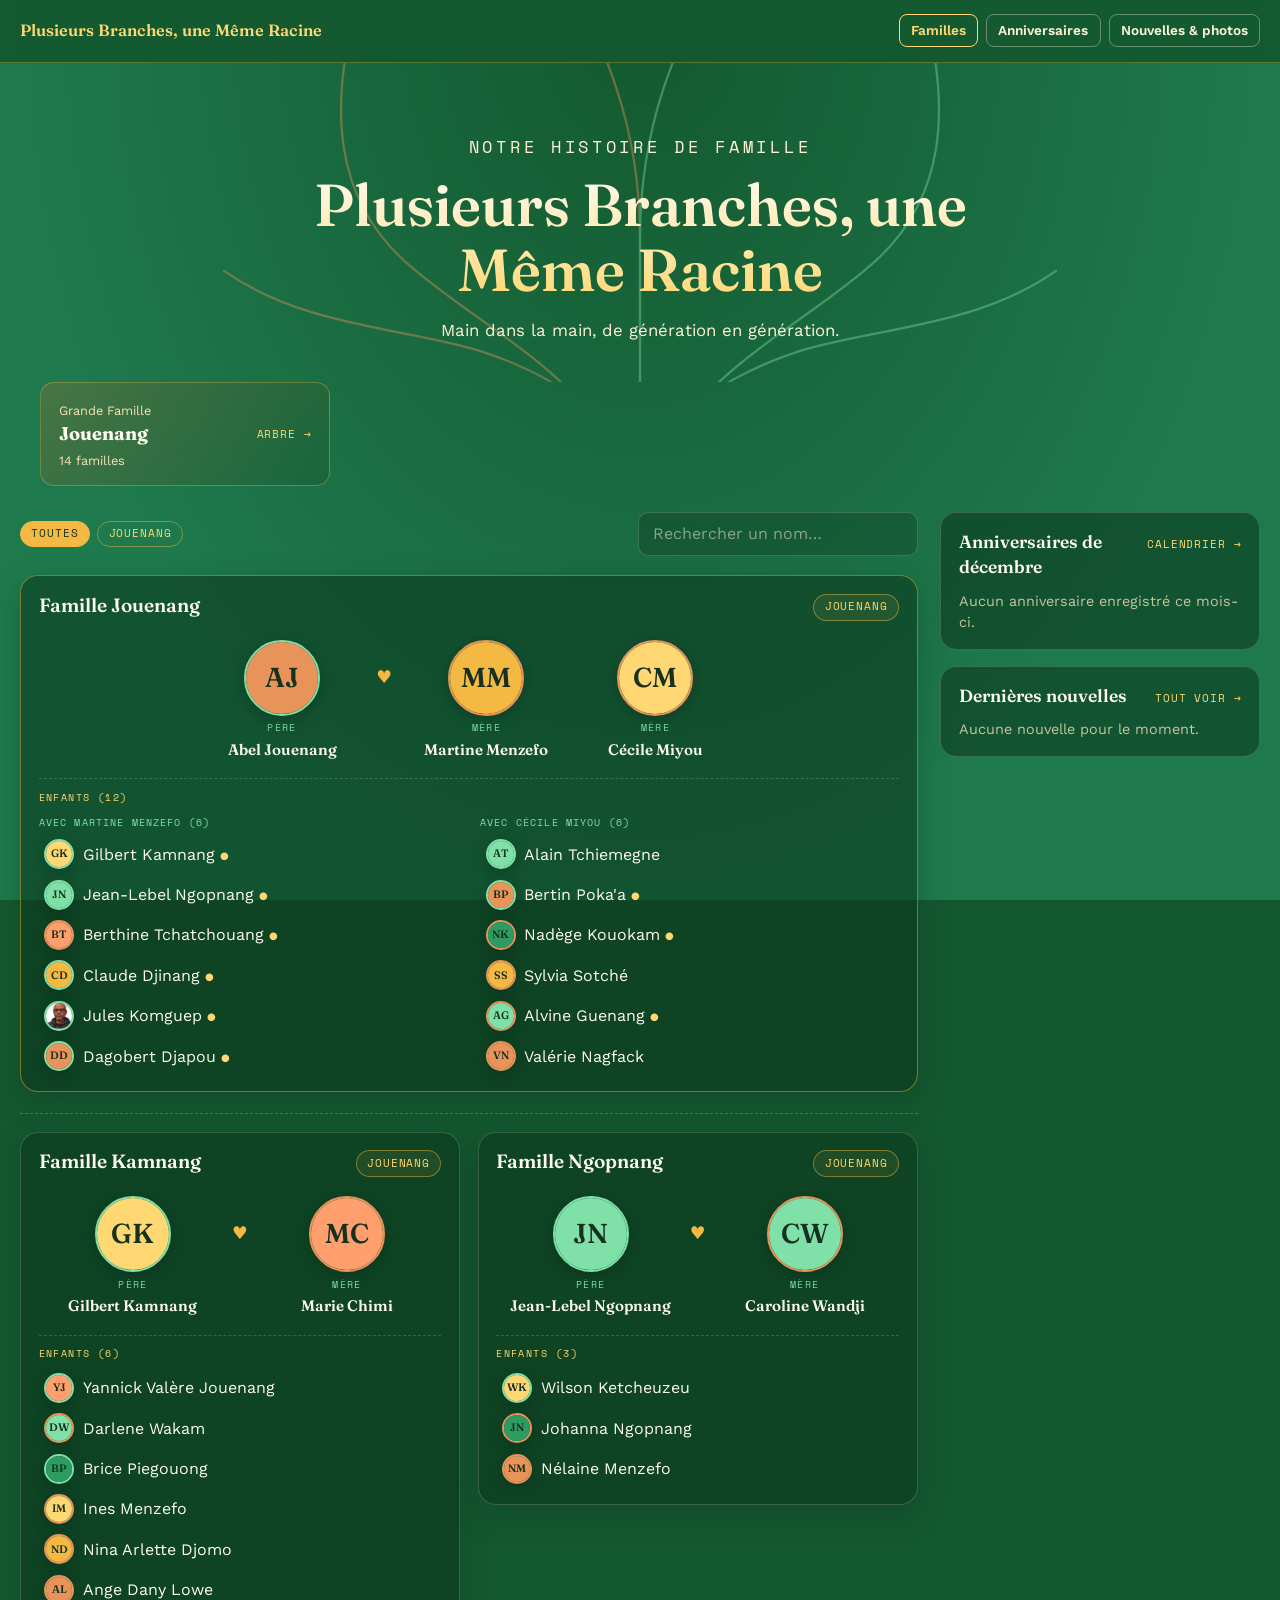
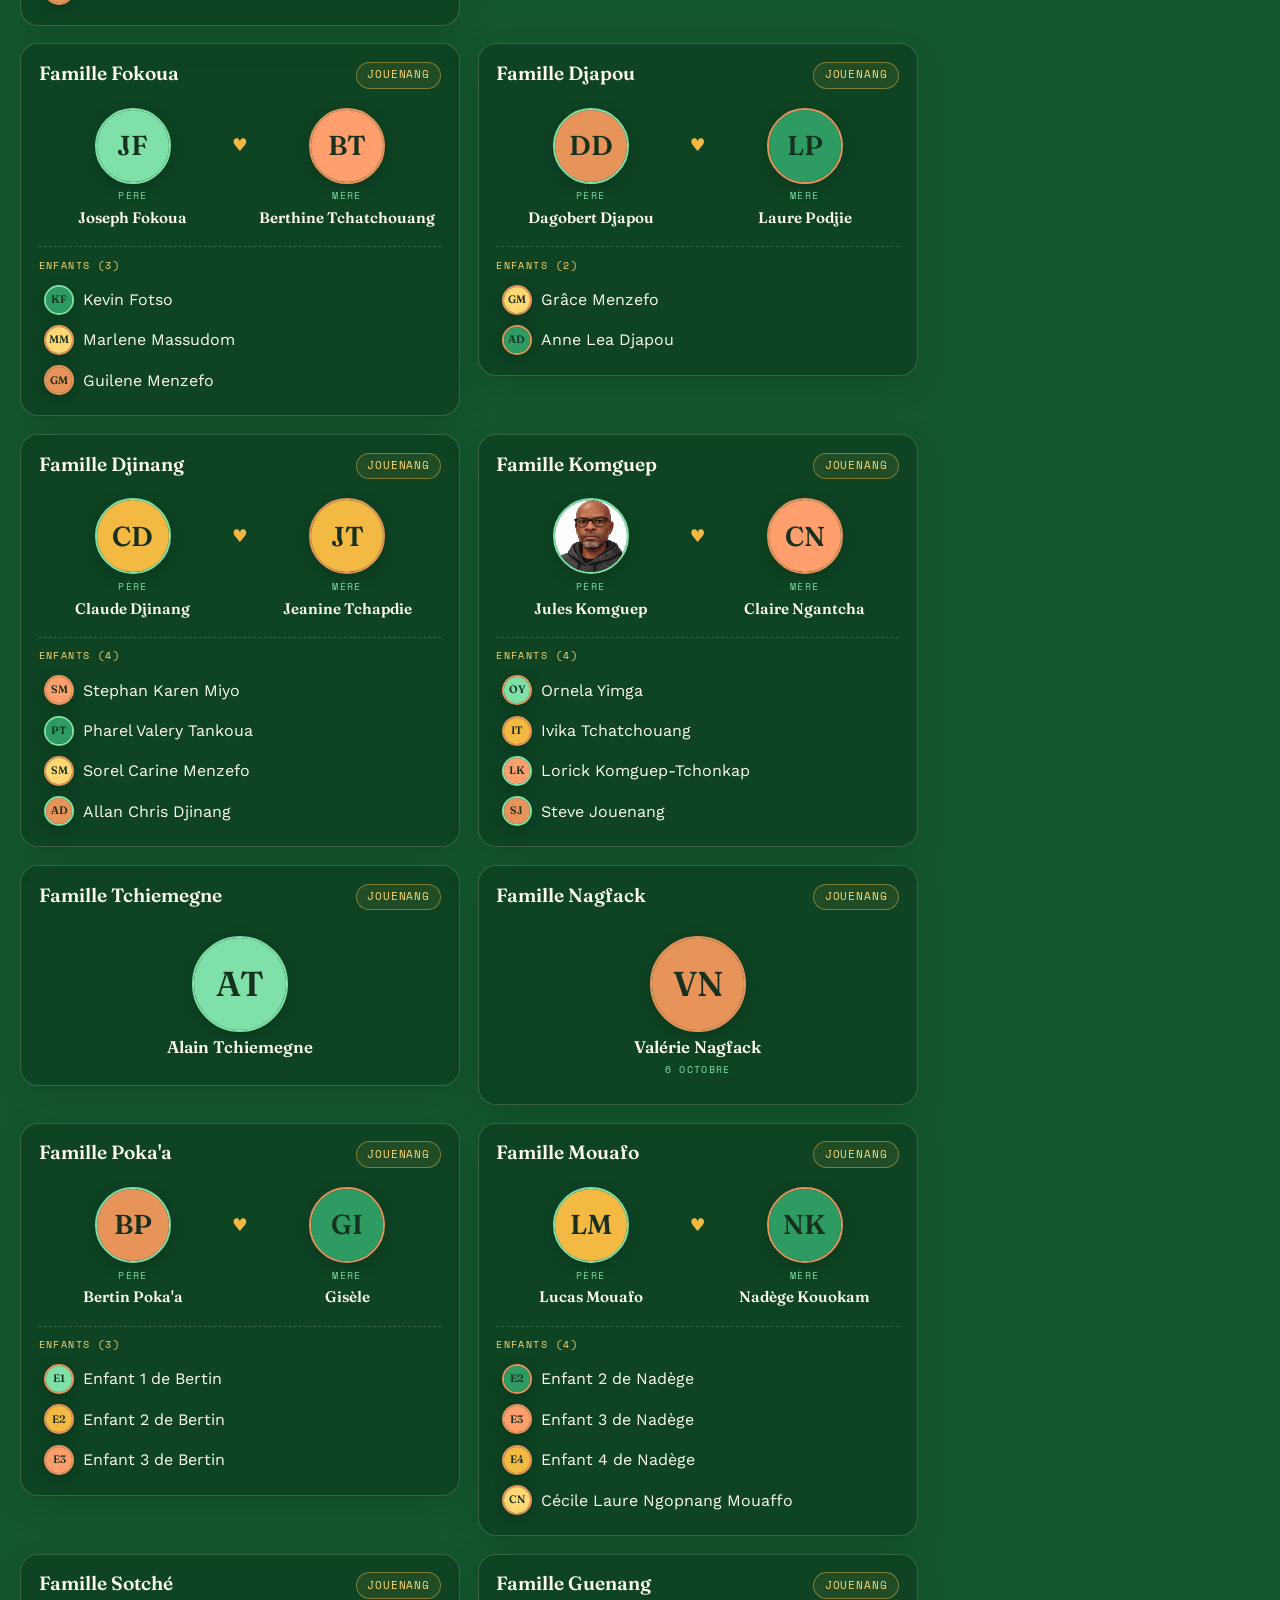
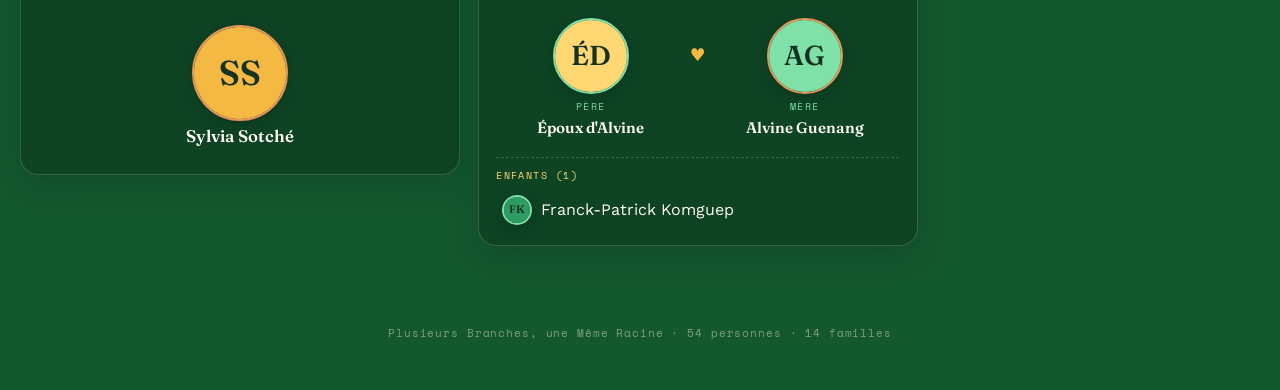
==== commit e8dc89ca: "Add files via upload" ====
--- a/index.html
+++ b/index.html
@@ -184,7 +184,17 @@
 .site-header nav a.on{border-color:var(--gold-light);color:var(--gold-light)}
 
 /* ---------- Accueil : anniversaires & nouvelles ---------- */
-.teasers{max-width:1240px;margin:0 auto 1.6rem;padding:0 1.25rem;display:grid;grid-template-columns:1fr 1.4fr;gap:1rem}
+/* Mise en page accueil : familles au centre, anniversaires & nouvelles sur le côté (grand écran) ou en bas */
+.home-layout{max-width:1560px;margin:0 auto;padding:0 1.25rem 3rem;display:grid;grid-template-columns:minmax(0,1fr) 320px;gap:1.4rem;align-items:start}
+.home-main .toolbar,.home-main .grid{max-width:none;padding-left:0;padding-right:0}
+.home-main .grid{padding-bottom:0}
+.home-side{position:sticky;top:84px;max-height:calc(100vh - 100px);overflow:auto;scrollbar-width:thin}
+.teasers{display:flex;flex-direction:column;gap:1rem}
+@media (max-width:1100px){
+  .home-layout{grid-template-columns:1fr}
+  .home-side{position:static;max-height:none;overflow:visible;border-top:1px dashed rgba(244,185,66,.35);padding-top:1.4rem}
+  .teasers{display:grid;grid-template-columns:1fr 1.4fr}
+}
 .teaser{background:var(--bg-card);border:1px solid var(--line);border-radius:16px;padding:1rem 1.1rem}
 .teaser h2{margin:0 0 .7rem;font-family:var(--font-display);font-weight:600;font-size:1.1rem;display:flex;justify-content:space-between;align-items:baseline;gap:.5rem}
 .teaser h2 a{font-family:var(--font-label);font-size:.66rem;letter-spacing:.08em;text-transform:uppercase;color:var(--gold-light);font-weight:400;white-space:nowrap}
@@ -251,7 +261,7 @@
   .site-header .brand{font-size:.9rem}
   .toolbar{flex-direction:column;align-items:stretch}
   .search{flex:1 1 auto}
-  .teasers{grid-template-columns:1fr}
+  .teasers{grid-template-columns:1fr !important}
   .site-header{flex-wrap:wrap}
 }
 </style>
@@ -941,10 +951,11 @@
         return '<a class="gf-card" href="#/grande-famille/' + encodeURIComponent(g.id) + '"><span><small>Grande Famille</small><strong>' + esc(g.nom) + '</strong>' +
           '<small>' + n + ' famille' + (n > 1 ? 's' : '') + '</small></span><span class="go">Arbre →</span></a>';
       }).join("") + '</div>' : '') +
-      teasersHtml() +
+      '<div class="home-layout"><div class="home-main">' +
       '<div class="toolbar"><div class="filters" id="filters"></div>' +
       '<input class="search" id="q" type="search" placeholder="Rechercher un nom…" value="' + esc(query) + '"></div>' +
-      '<div class="grid" id="grid"></div>' + footer();
+      '<div class="grid" id="grid"></div></div>' +
+      '<aside class="home-side" aria-label="Anniversaires et nouvelles">' + teasersHtml() + '</aside></div>' + footer();
 
     var fl = document.getElementById("filters");
     fl.innerHTML = '<button class="chip' + (filterGF ? '' : ' on') + '" data-gf="">Toutes</button>' +
